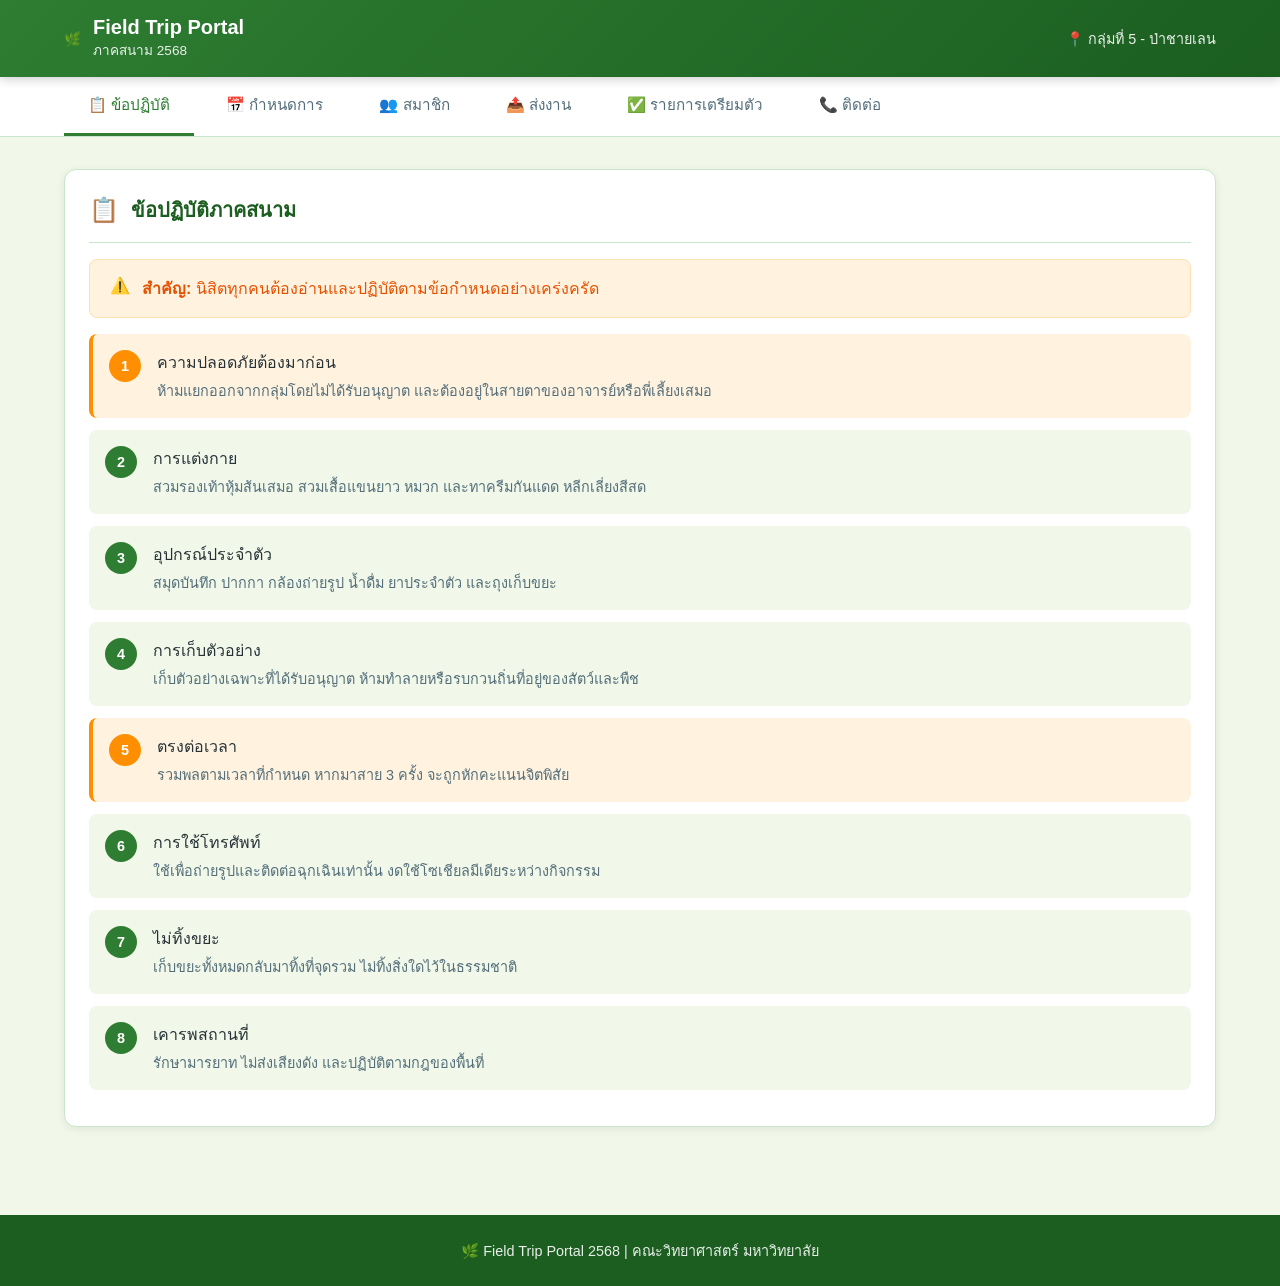
==== index.html @ 267cbad7 "Rename file.html to index.html" ====
<!DOCTYPE html>
<html lang="th">
<head>
    <meta charset="UTF-8">
    <meta name="viewport" content="width=device-width, initial-scale=1.0">
    <title>ภาคสนาม - Field Trip Portal</title>
    <link href="[fonts.googleapis.com](https://fonts.googleapis.com/css2?family=Prompt:wght@300;400;500;600;700&display=swap)" rel="stylesheet">
    <style>
        :root {
            --primary: #2E7D32;
            --primary-dark: #1B5E20;
            --secondary: #81C784;
            --accent: #FF8F00;
            --bg: #F1F8E9;
            --card: #FFFFFF;
            --text: #263238;
            --text-light: #546E7A;
            --border: #C8E6C9;
            --danger: #D32F2F;
            --success: #388E3C;
        }

        * {
            margin: 0;
            padding: 0;
            box-sizing: border-box;
        }

        body {
            font-family: 'Prompt', sans-serif;
            background: var(--bg);
            color: var(--text);
            min-height: 100vh;
        }

        /* Header */
        header {
            background: linear-gradient(135deg, var(--primary) 0%, var(--primary-dark) 100%);
            color: white;
            padding: 1rem 0;
            position: sticky;
            top: 0;
            z-index: 100;
            box-shadow: 0 2px 10px rgba(0,0,0,0.2);
        }

        .header-content {
            max-width: 1200px;
            margin: 0 auto;
            padding: 0 1.5rem;
            display: flex;
            justify-content: space-between;
            align-items: center;
        }

        .logo {
            display: flex;
            align-items: center;
            gap: 0.75rem;
        }

        .logo-icon {
            font-size: 2rem;
        }

        .logo h1 {
            font-size: 1.25rem;
            font-weight: 600;
        }

        .logo span {
            font-size: 0.85rem;
            opacity: 0.9;
            font-weight: 300;
        }

        /* Navigation */
        nav {
            background: white;
            border-bottom: 1px solid var(--border);
            position: sticky;
            top: 60px;
            z-index: 99;
        }

        .nav-container {
            max-width: 1200px;
            margin: 0 auto;
            padding: 0 1.5rem;
        }

        .nav-tabs {
            display: flex;
            gap: 0.5rem;
            overflow-x: auto;
            scrollbar-width: none;
        }

        .nav-tabs::-webkit-scrollbar {
            display: none;
        }

        .nav-tab {
            padding: 1rem 1.5rem;
            border: none;
            background: transparent;
            cursor: pointer;
            font-family: inherit;
            font-size: 0.95rem;
            color: var(--text-light);
            border-bottom: 3px solid transparent;
            transition: all 0.3s;
            white-space: nowrap;
            display: flex;
            align-items: center;
            gap: 0.5rem;
        }

        .nav-tab:hover {
            color: var(--primary);
            background: var(--bg);
        }

        .nav-tab.active {
            color: var(--primary);
            border-bottom-color: var(--primary);
            font-weight: 500;
        }

        /* Main Content */
        main {
            max-width: 1200px;
            margin: 0 auto;
            padding: 2rem 1.5rem;
        }

        .page {
            display: none;
            animation: fadeIn 0.3s ease;
        }

        .page.active {
            display: block;
        }

        @keyframes fadeIn {
            from { opacity: 0; transform: translateY(10px); }
            to { opacity: 1; transform: translateY(0); }
        }

        /* Cards */
        .card {
            background: var(--card);
            border-radius: 12px;
            padding: 1.5rem;
            margin-bottom: 1.5rem;
            box-shadow: 0 2px 8px rgba(0,0,0,0.08);
            border: 1px solid var(--border);
        }

        .card-header {
            display: flex;
            align-items: center;
            gap: 0.75rem;
            margin-bottom: 1rem;
            padding-bottom: 1rem;
            border-bottom: 1px solid var(--border);
        }

        .card-header h2 {
            font-size: 1.25rem;
            font-weight: 600;
            color: var(--primary-dark);
        }

        .card-icon {
            font-size: 1.5rem;
        }

        /* Rules Page */
        .rules-list {
            list-style: none;
        }

        .rule-item {
            display: flex;
            gap: 1rem;
            padding: 1rem;
            border-radius: 8px;
            margin-bottom: 0.75rem;
            background: var(--bg);
            align-items: flex-start;
        }

        .rule-number {
            background: var(--primary);
            color: white;
            width: 32px;
            height: 32px;
            border-radius: 50%;
            display: flex;
            align-items: center;
            justify-content: center;
            font-weight: 600;
            font-size: 0.9rem;
            flex-shrink: 0;
        }

        .rule-content h3 {
            font-size: 1rem;
            font-weight: 500;
            margin-bottom: 0.25rem;
        }

        .rule-content p {
            font-size: 0.9rem;
            color: var(--text-light);
        }

        .rule-item.important {
            background: #FFF3E0;
            border-left: 4px solid var(--accent);
        }

        .rule-item.important .rule-number {
            background: var(--accent);
        }

        /* Schedule */
        .schedule-item {
            display: flex;
            gap: 1rem;
            padding: 1rem 0;
            border-bottom: 1px solid var(--border);
        }

        .schedule-item:last-child {
            border-bottom: none;
        }

        .schedule-time {
            min-width: 80px;
            font-weight: 600;
            color: var(--primary);
        }

        .schedule-activity {
            flex: 1;
        }

        .schedule-activity h4 {
            font-weight: 500;
            margin-bottom: 0.25rem;
        }

        .schedule-activity p {
            font-size: 0.85rem;
            color: var(--text-light);
        }

        /* Members Table */
        .members-grid {
            display: grid;
            grid-template-columns: repeat(auto-fill, minmax(280px, 1fr));
            gap: 1rem;
        }

        .member-card {
            background: var(--bg);
            border-radius: 10px;
            padding: 1.25rem;
            display: flex;
            gap: 1rem;
            align-items: center;
            transition: transform 0.2s, box-shadow 0.2s;
        }

        .member-card:hover {
            transform: translateY(-2px);
            box-shadow: 0 4px 12px rgba(0,0,0,0.1);
        }

        .member-avatar {
            width: 50px;
            height: 50px;
            border-radius: 50%;
            background: var(--primary);
            color: white;
            display: flex;
            align-items: center;
            justify-content: center;
            font-size: 1.25rem;
            font-weight: 600;
            flex-shrink: 0;
        }

        .member-info h4 {
            font-weight: 500;
            font-size: 1rem;
        }

        .member-info p {
            font-size: 0.85rem;
            color: var(--text-light);
        }

        .member-role {
            display: inline-block;
            padding: 0.25rem 0.75rem;
            background: var(--secondary);
            color: var(--primary-dark);
            border-radius: 20px;
            font-size: 0.75rem;
            font-weight: 500;
            margin-top: 0.5rem;
        }

        .member-role.leader {
            background: var(--accent);
            color: white;
        }

        /* Submit Form */
        .form-group {
            margin-bottom: 1.25rem;
        }

        .form-group label {
            display: block;
            margin-bottom: 0.5rem;
            font-weight: 500;
            color: var(--text);
        }

        .form-group input,
        .form-group select,
        .form-group textarea {
            width: 100%;
            padding: 0.75rem 1rem;
            border: 2px solid var(--border);
            border-radius: 8px;
            font-family: inherit;
            font-size: 1rem;
            transition: border-color 0.3s;
        }

        .form-group input:focus,
        .form-group select:focus,
        .form-group textarea:focus {
            outline: none;
            border-color: var(--primary);
        }

        .form-group textarea {
            min-height: 120px;
            resize: vertical;
        }

        .file-upload {
            border: 2px dashed var(--border);
            border-radius: 8px;
            padding: 2rem;
            text-align: center;
            cursor: pointer;
            transition: all 0.3s;
        }

        .file-upload:hover {
            border-color: var(--primary);
            background: var(--bg);
        }

        .file-upload-icon {
            font-size: 3rem;
            margin-bottom: 0.5rem;
        }

        .file-upload p {
            color: var(--text-light);
        }

        .file-upload input {
            display: none;
        }

        .btn {
            padding: 0.75rem 2rem;
            border: none;
            border-radius: 8px;
            font-family: inherit;
            font-size: 1rem;
            font-weight: 500;
            cursor: pointer;
            transition: all 0.3s;
            display: inline-flex;
            align-items: center;
            gap: 0.5rem;
        }

        .btn-primary {
            background: var(--primary);
            color: white;
        }

        .btn-primary:hover {
            background: var(--primary-dark);
            transform: translateY(-2px);
        }

        .btn-secondary {
            background: var(--bg);
            color: var(--text);
        }

        .btn-secondary:hover {
            background: var(--border);
        }

        /* Submissions List */
        .submissions-list {
            display: flex;
            flex-direction: column;
            gap: 1rem;
        }

        .submission-item {
            display: flex;
            justify-content: space-between;
            align-items: center;
            padding: 1rem;
            background: var(--bg);
            border-radius: 8px;
            flex-wrap: wrap;
            gap: 1rem;
        }

        .submission-info h4 {
            font-weight: 500;
        }

        .submission-info p {
            font-size: 0.85rem;
            color: var(--text-light);
        }

        .submission-status {
            padding: 0.25rem 0.75rem;
            border-radius: 20px;
            font-size: 0.8rem;
            font-weight: 500;
        }

        .status-pending {
            background: #FFF3E0;
            color: var(--accent);
        }

        .status-approved {
            background: #E8F5E9;
            color: var(--success);
        }

        .status-revision {
            background: #FFEBEE;
            color: var(--danger);
        }

        /* Contact Info */
        .contact-grid {
            display: grid;
            grid-template-columns: repeat(auto-fill, minmax(250px, 1fr));
            gap: 1rem;
        }

        .contact-item {
            display: flex;
            gap: 1rem;
            align-items: center;
            padding: 1rem;
            background: var(--bg);
            border-radius: 8px;
        }

        .contact-icon {
            font-size: 1.5rem;
        }

        /* Checklist */
        .checklist-item {
            display: flex;
            align-items: center;
            gap: 0.75rem;
            padding: 0.75rem;
            border-radius: 8px;
            cursor: pointer;
            transition: background 0.2s;
        }

        .checklist-item:hover {
            background: var(--bg);
        }

        .checklist-item input[type="checkbox"] {
            width: 20px;
            height: 20px;
            accent-color: var(--primary);
        }

        .checklist-item.checked label {
            text-decoration: line-through;
            color: var(--text-light);
        }

        /* Alert Box */
        .alert {
            padding: 1rem 1.25rem;
            border-radius: 8px;
            margin-bottom: 1rem;
            display: flex;
            align-items: flex-start;
            gap: 0.75rem;
        }

        .alert-warning {
            background: #FFF3E0;
            border: 1px solid #FFE0B2;
            color: #E65100;
        }

        .alert-info {
            background: #E3F2FD;
            border: 1px solid #BBDEFB;
            color: #1565C0;
        }

        .alert-success {
            background: #E8F5E9;
            border: 1px solid #C8E6C9;
            color: var(--success);
        }

        /* Footer */
        footer {
            background: var(--primary-dark);
            color: white;
            padding: 1.5rem;
            text-align: center;
            margin-top: 2rem;
        }

        footer p {
            font-size: 0.9rem;
            opacity: 0.9;
        }

        /* Responsive */
        @media (max-width: 768px) {
            .header-content {
                flex-direction: column;
                text-align: center;
                gap: 0.5rem;
            }

            .nav-tab {
                padding: 0.75rem 1rem;
                font-size: 0.85rem;
            }

            .members-grid {
                grid-template-columns: 1fr;
            }

            .submission-item {
                flex-direction: column;
                align-items: flex-start;
            }
        }

        /* Toast Notification */
        .toast {
            position: fixed;
            bottom: 2rem;
            right: 2rem;
            background: var(--primary-dark);
            color: white;
            padding: 1rem 1.5rem;
            border-radius: 8px;
            box-shadow: 0 4px 12px rgba(0,0,0,0.2);
            transform: translateY(100px);
            opacity: 0;
            transition: all 0.3s;
            z-index: 1000;
        }

        .toast.show {
            transform: translateY(0);
            opacity: 1;
        }
    </style>
</head>
<body>
    <header>
        <div class="header-content">
            <div class="logo">
                <span class="logo-icon">🌿</span>
                <div>
                    <h1>Field Trip Portal</h1>
                    <span>ภาคสนาม 2568</span>
                </div>
            </div>
            <div style="font-size: 0.9rem; opacity: 0.9;">
                📍 กลุ่มที่ 5 - ป่าชายเลน
            </div>
        </div>
    </header>

    <nav>
        <div class="nav-container">
            <div class="nav-tabs">
                <button class="nav-tab active" data-page="rules">
                    📋 ข้อปฏิบัติ
                </button>
                <button class="nav-tab" data-page="schedule">
                    📅 กำหนดการ
                </button>
                <button class="nav-tab" data-page="members">
                    👥 สมาชิก
                </button>
                <button class="nav-tab" data-page="submit">
                    📤 ส่งงาน
                </button>
                <button class="nav-tab" data-page="checklist">
                    ✅ รายการเตรียมตัว
                </button>
                <button class="nav-tab" data-page="contact">
                    📞 ติดต่อ
                </button>
            </div>
        </div>
    </nav>

    <main>
        <!-- Rules Page -->
        <div class="page active" id="rules">
            <div class="card">
                <div class="card-header">
                    <span class="card-icon">📋</span>
                    <h2>ข้อปฏิบัติภาคสนาม</h2>
                </div>
                
                <div class="alert alert-warning">
                    <span>⚠️</span>
                    <div>
                        <strong>สำคัญ:</strong> นิสิตทุกคนต้องอ่านและปฏิบัติตามข้อกำหนดอย่างเคร่งครัด
                    </div>
                </div>

                <ul class="rules-list">
                    <li class="rule-item important">
                        <span class="rule-number">1</span>
                        <div class="rule-content">
                            <h3>ความปลอดภัยต้องมาก่อน</h3>
                            <p>ห้ามแยกออกจากกลุ่มโดยไม่ได้รับอนุญาต และต้องอยู่ในสายตาของอาจารย์หรือพี่เลี้ยงเสมอ</p>
                        </div>
                    </li>
                    <li class="rule-item">
                        <span class="rule-number">2</span>
                        <div class="rule-content">
                            <h3>การแต่งกาย</h3>
                            <p>สวมรองเท้าหุ้มส้นเสมอ สวมเสื้อแขนยาว หมวก และทาครีมกันแดด หลีกเลี่ยงสีสด</p>
                        </div>
                    </li>
                    <li class="rule-item">
                        <span class="rule-number">3</span>
                        <div class="rule-content">
                            <h3>อุปกรณ์ประจำตัว</h3>
                            <p>สมุดบันทึก ปากกา กล้องถ่ายรูป น้ำดื่ม ยาประจำตัว และถุงเก็บขยะ</p>
                        </div>
                    </li>
                    <li class="rule-item">
                        <span class="rule-number">4</span>
                        <div class="rule-content">
                            <h3>การเก็บตัวอย่าง</h3>
                            <p>เก็บตัวอย่างเฉพาะที่ได้รับอนุญาต ห้ามทำลายหรือรบกวนถิ่นที่อยู่ของสัตว์และพืช</p>
                        </div>
                    </li>
                    <li class="rule-item important">
                        <span class="rule-number">5</span>
                        <div class="rule-content">
                            <h3>ตรงต่อเวลา</h3>
                            <p>รวมพลตามเวลาที่กำหนด หากมาสาย 3 ครั้ง จะถูกหักคะแนนจิตพิสัย</p>
                        </div>
                    </li>
                    <li class="rule-item">
                        <span class="rule-number">6</span>
                        <div class="rule-content">
                            <h3>การใช้โทรศัพท์</h3>
                            <p>ใช้เพื่อถ่ายรูปและติดต่อฉุกเฉินเท่านั้น งดใช้โซเชียลมีเดียระหว่างกิจกรรม</p>
                        </div>
                    </li>
                    <li class="rule-item">
                        <span class="rule-number">7</span>
                        <div class="rule-content">
                            <h3>ไม่ทิ้งขยะ</h3>
                            <p>เก็บขยะทั้งหมดกลับมาทิ้งที่จุดรวม ไม่ทิ้งสิ่งใดไว้ในธรรมชาติ</p>
                        </div>
                    </li>
                    <li class="rule-item">
                        <span class="rule-number">8</span>
                        <div class="rule-content">
                            <h3>เคารพสถานที่</h3>
                            <p>รักษามารยาท ไม่ส่งเสียงดัง และปฏิบัติตามกฎของพื้นที่</p>
                        </div>
                    </li>
                </ul>
            </div>
        </div>

        <!-- Schedule Page -->
        <div class="page" id="schedule">
            <div class="card">
                <div class="card-header">
                    <span class="card-icon">📅</span>
                    <h2>กำหนดการภาคสนาม</h2>
                </div>

                <div class="alert alert-info">
                    <span>📍</span>
                    <div>
                        <strong>สถานที่:</strong> ศูนย์ศึกษาธรรมชาติป่าชายเลน จังหวัดสมุทรสงคราม<br>
                        <strong>วันที่:</strong> 15-17 พฤษภาคม 2568
                    </div>
                </div>

                <h3 style="margin: 1.5rem 0 1rem; color: var(--primary-dark);">วันที่ 1 - 15 พฤษภาคม 2568</h3>
                <div class="schedule-item">
                    <div class="schedule-time">06:00</div>
                    <div class="schedule-activity">
                        <h4>รวมพลหน้าตึกคณะ</h4>
                        <p>เช็คชื่อและตรวจสอบอุปกรณ์</p>
                    </div>
                </div>
                <div class="schedule-item">
                    <div class="schedule-time">06:30</div>
                    <div class="schedule-activity">
                        <h4>ออกเดินทาง</h4>
                        <p>โดยรถบัสปรับอากาศ</p>
                    </div>
                </div>
                <div class="schedule-item">
                    <div class="schedule-time">09:30</div>
                    <div class="schedule-activity">
                        <h4>ถึงที่พัก</h4>
                        <p>เช็คอิน และฟังบรรยายปฐมนิเทศ</p>
                    </div>
                </div>
                <div class="schedule-item">
                    <div class="schedule-time">10:30</div>
                    <div class="schedule-activity">
                        <h4>ศึกษาระบบนิเวศป่าชายเลน</h4>
                        <p>เดินศึกษาเส้นทางธรรมชาติ พร้อมบันทึกข้อมูล</p>
                    </div>
                </div>
                <div class="schedule-item">
                    <div class="schedule-time">12:00</div>
                    <div class="schedule-activity">
                        <h4>รับประทานอาหารกลางวัน</h4>
                        <p>ณ ศูนย์อาหาร</p>
                    </div>
                </div>
                <div class="schedule-item">
                    <div class="schedule-time">13:30</div>
                    <div class="schedule-activity">
                        <h4>กิจกรรมเก็บตัวอย่างสิ่งมีชีวิต</h4>
                        <p>แบ่งกลุ่มศึกษาสิ่งมีชีวิตในน้ำและบนบก</p>
                    </div>
                </div>
                <div class="schedule-item">
                    <div class="schedule-time">17:00</div>
                    <div class="schedule-activity">
                        <h4>สรุปกิจกรรมประจำวัน</h4>
                        <p>รวมกลุ่มอภิปรายและจดบันทึก</p>
                    </div>
                </div>
                <div class="schedule-item">
                    <div class="schedule-time">18:30</div>
                    <div class="schedule-activity">
                        <h4>รับประทานอาหารเย็น</h4>
                        <p>กิจกรรมสันทนาการ</p>
                    </div>
                </div>

                <h3 style="margin: 1.5rem 0 1rem; color: var(--primary-dark);">วันที่ 2 - 16 พฤษภาคม 2568</h3>
                <div class="schedule-item">
                    <div class="schedule-time">06:00</div>
                    <div class="schedule-activity">
                        <h4>กิจกรรม Bird Watching</h4>
                        <p>สำรวจนกในพื้นที่ป่าชายเลน</p>
                    </div>
                </div>
                <div class="schedule-item">
                    <div class="schedule-time">08:00</div>
                    <div class="schedule-activity">
                        <h4>รับประทานอาหารเช้า</h4>
                        <p></p>
                    </div>
                </div>
                <div class="schedule-item">
                    <div class="schedule-time">09:30</div>
                    <div class="schedule-activity">
                        <h4>ล่องเรือศึกษาระบบนิเวศ</h4>
                        <p>ศึกษาพันธุ์ไม้ป่าชายเลนทางน้ำ</p>
                    </div>
                </div>
                <div class="schedule-item">
                    <div class="schedule-time">12:00</div>
                    <div class="schedule-activity">
                        <h4>รับประทานอาหารกลางวัน</h4>
                        <p></p>
                    </div>
                </div>
                <div class="schedule-item">
                    <div class="schedule-time">13:30</div>
                    <div class="schedule-activity">
                        <h4>Workshop วิเคราะห์ตัวอย่าง</h4>
                        <p>จำแนกชนิดสิ่งมีชีวิตที่เก็บได้</p>
                    </div>
                </div>
                <div class="schedule-item">
                    <div class="schedule-time">16:00</div>
                    <div class="schedule-activity">
                        <h4>กิจกรรมปลูกป่าชายเลน</h4>
                        <p>ร่วมกันปลูกต้นโกงกาง</p>
                    </div>
                </div>
                <div class="schedule-item">
                    <div class="schedule-time">18:00</div>
                    <div class="schedule-activity">
                        <h4>รับประทานอาหารเย็น & ปาร์ตี้</h4>
                        <p>กิจกรรมสานสัมพันธ์กลุ่ม</p>
                    </div>
                </div>

                <h3 style="margin: 1.5rem 0 1rem; color: var(--primary-dark);">วันที่ 3 - 17 พฤษภาคม 2568</h3>
                <div class="schedule-item">
                    <div class="schedule-time">07:00</div>
                    <div class="schedule-activity">
                        <h4>รับประทานอาหารเช้า</h4>
                        <p>เก็บสัมภาระ เตรียมเช็คเอาท์</p>
                    </div>
                </div>
                <div class="schedule-item">
                    <div class="schedule-time">08:30</div>
                    <div class="schedule-activity">
                        <h4>นำเสนอผลงานกลุ่ม</h4>
                        <p>แต่ละกลุ่มนำเสนอสิ่งที่ได้เรียนรู้</p>
                    </div>
                </div>
                <div class="schedule-item">
                    <div class="schedule-time">11:00</div>
                    <div class="schedule-activity">
                        <h4>พิธีปิดและถ่ายรูปหมู่</h4>
                        <p></p>
                    </div>
                </div>
                <div class="schedule-item">
                    <div class="schedule-time">12:00</div>
                    <div class="schedule-activity">
                        <h4>รับประทานอาหารกลางวัน & เดินทางกลับ</h4>
                        <p>คาดว่าถึงคณะประมาณ 15:30 น.</p>
                    </div>
                </div>
            </div>
        </div>

        <!-- Members Page -->
        <div class="page" id="members">
            <div class="card">
                <div class="card-header">
                    <span class="card-icon">👥</span>
                    <h2>สมาชิกกลุ่ม 5 - ป่าชายเลน</h2>
                </div>

                <div class="members-grid">
                    <div class="member-card">
                        <div class="member-avatar">ก</div>
                        <div class="member-info">
                            <h4>กมลชนก สุขสวัสดิ์</h4>
                            <p>65XXXXXX21</p>
                            <span class="member-role leader">หัวหน้ากลุ่ม</span>
                        </div>
                    </div>
                    <div class="member-card">
                        <div class="member-avatar">ธ</div>
                        <div class="member-info">
                            <h4>ธนภัทร วิชัยกุล</h4>
                            <p>65XXXXXX22</p>
                            <span class="member-role">รองหัวหน้า</span>
                        </div>
                    </div>
                    <div class="member-card">
                        <div class="member-avatar">พ</div>
                        <div class="member-info">
                            <h4>พิมพ์ชนก รัตนโชติ</h4>
                            <p>65XXXXXX23</p>
                            <span class="member-role">ฝ่ายเอกสาร</span>
                        </div>
                    </div>
                    <div class="member-card">
                        <div class="member-avatar">ส</div>
                        <div class="member-info">
                            <h4>สิทธิศักดิ์ มงคลธรรม</h4>
                            <p>65XXXXXX24</p>
                            <span class="member-role">ฝ่ายอุปกรณ์</span>
                        </div>
                    </div>
                    <div class="member-card">
                        <div class="member-avatar">น</div>
                        <div class="member-info">
                            <h4>นภัสสร ศรีวิไล</h4>
                            <p>65XXXXXX25</p>
                            <span class="member-role">ฝ่ายถ่ายภาพ</span>
                        </div>
                    </div>
                    <div class="member-card">
                        <div class="member-avatar">ว</div>
                        <div class="member-info">
                            <h4>วรเมธ สกุลไทย</h4>
                            <p>65XXXXXX26</p>
                            <span class="member-role">สมาชิก</span>
                        </div>
                    </div>
                    <div class="member-card">
                        <div class="member-avatar">อ</div>
                        <div class="member-info">
                            <h4>อรณิชา พงษ์พานิช</h4>
                            <p>65XXXXXX27</p>
                            <span class="member-role">สมาชิก</span>
                        </div>
                    </div>
                    <div class="member-card">
                        <div class="member-avatar">ภ</div>
                        <div class="member-info">
                            <h4>ภูมิพัฒน์ สันติสุข</h4>
                            <p>65XXXXXX28</p>
                            <span class="member-role">สมาชิก</span>
                        </div>
                    </div>
                </div>
            </div>

            <div class="card">
                <div class="card-header">
                    <span class="card-icon">👨‍🏫</span>
                    <h2>อาจารย์ที่ปรึกษา</h2>
                </div>
                <div class="members-grid">
                    <div class="member-card">
                        <div class="member-avatar" style="background: var(--accent);">ผ</div>
                        <div class="member-info">
                            <h4>ผศ.ดร. สมศักดิ์ ปัญญาชน</h4>
                            <p>ภาควิชาชีววิทยา</p>
                            <span class="member-role leader">อาจารย์ประจำกลุ่ม</span>
                        </div>
                    </div>
                    <div class="member-card">
                        <div class="member-avatar" style="background: var(--accent);">อ</div>
                        <div class="member-info">
                            <h4>อ.ดร. อุมาพร วนศาสตร์</h4>
                            <p>ภาควิชานิเวศวิทยา</p>
                            <span class="member-role">อาจารย์พิเศษ</span>
                        </div>
                    </div>
                </div>
            </div>
        </div>

        <!-- Submit Page -->
        <div class="page" id="submit">
            <div class="card">
                <div class="card-header">
                    <span class="card-icon">📤</span>
                    <h2>ส่งงานภาคสนาม</h2>
                </div>

                <form id="submitForm">
                    <div class="form-group">
                        <label for="studentName">ชื่อ-นามสกุล</label>
                        <input type="text" id="studentName" placeholder="กรอกชื่อ-นามสกุล" required>
                    </div>

                    <div class="form-group">
                        <label for="studentId">รหัสนิสิต</label>
                        <input type="text" id="studentId" placeholder="เช่น 65XXXXXX21" required>
                    </div>

                    <div class="form-group">
                        <label for="assignmentType">ประเภทงาน</label>
                        <select id="assignmentType" required>
                            <option value="">-- เลือกประเภทงาน --</option>
                            <option value="report">รายงานสรุปภาคสนาม</option>
                            <option value="species">บันทึกชนิดสิ่งมีชีวิต</option>
                            <option value="photo">ภาพถ่ายประกอบ</option>
                            <option value="presentation">ไฟล์นำเสนอกลุ่ม</option>
                            <option value="reflection">บันทึกสะท้อนการเรียนรู้</option>
                        </select>
                    </div>

                    <div class="form-group">
                        <label>อัพโหลดไฟล์</label>
                        <label class="file-upload" for="fileInput">
                            <div class="file-upload-icon">📁</div>
                            <p><strong>คลิกเพื่อเลือกไฟล์</strong><br>หรือลากไฟล์มาวางที่นี่</p>
                            <p style="font-size: 0.8rem; margin-top: 0.5rem;">รองรับ: PDF, DOC, DOCX, JPG, PNG, PPTX (สูงสุด 25MB)</p>
                            <input type="file" id="fileInput" accept=".pdf,.doc,.docx,.jpg,.jpeg,.png,.pptx">
                        </label>
                        <div id="fileSelected" style="margin-top: 0.5rem; color: var(--primary); display: none;"></div>
                    </div>

                    <div class="form-group">
                        <label for="notes">หมายเหตุ (ถ้ามี)</label>
                        <textarea id="notes" placeholder="ข้อความถึงอาจารย์หรือหมายเหตุเพิ่มเติม..."></textarea>
                    </div>

                    <button type="submit" class="btn btn-primary">
                        📤 ส่งงาน
                    </button>
                </form>
            </div>

            <div class="card">
                <div class="card-header">
                    <span class="card-icon">📋</span>
                    <h2>ประวัติการส่งงาน</h2>
                </div>

                <div class="submissions-list">
                    <div class="submission-item">
                        <div class="submission-info">
                            <h4>รายงานสรุปภาคสนาม</h4>
                            <p>ส่งเมื่อ: 18 พ.ค. 2568, 14:30 น.</p>
                        </div>
                        <span class="submission-status status-approved">✓ อนุมัติแล้ว</span>
                    </div>
                    <div class="submission-item">
                        <div class="submission-info">
                            <h4>บันทึกชนิดสิ่งมีชีวิต</h4>
                            <p>ส่งเมื่อ: 17 พ.ค. 2568, 20:15 น.</p>
                        </div>
                        <span class="submission-status status-pending">⏳ รอตรวจ</span>
                    </div>
                    <div class="submission-item">
                        <div class="submission-info">
                            <h4>ภาพถ่ายประกอบ (ฉบับแรก)</h4>
                            <p>ส่งเมื่อ: 16 พ.ค. 2568, 18:00 น.</p>
                        </div>
                        <span class="submission-status status-revision">↻ แก้ไขใหม่</span>
                    </div>
                </div>
            </div>
        </div>

        <!-- Checklist Page -->
        <div class="page" id="checklist">
            <div class="card">
                <div class="card-header">
                    <span class="card-icon">✅</span>
                    <h2>รายการเตรียมตัวก่อนออกภาคสนาม</h2>
                </div>

                <div class="alert alert-info">
                    <span>💡</span>
                    <div>ติ๊กเครื่องหมายเมื่อเตรียมของเรียบร้อยแล้ว ข้อมูลจะบันทึกใน browser ของคุณ</div>
                </div>

                <h3 style="margin: 1rem 0; color: var(--primary-dark);">🎒 อุปกรณ์ประจำตัว</h3>
                <div class="checklist-item">
                    <input type="checkbox" id="check1" onchange="saveChecklist()">
                    <label for="check1">สมุดบันทึกและปากกา/ดินสอ</label>
                </div>
                <div class="checklist-item">
                    <input type="checkbox" id="check2" onchange="saveChecklist()">
                    <label for="check2">กล้องถ่ายรูป / สมาร์ทโฟน (ชาร์จเต็ม)</label>
                </div>
                <div class="checklist-item">
                    <input type="checkbox" id="check3" onchange="saveChecklist()">
                    <label for="check3">แว่นขยายหรือกล้องส่องทางไกล</label>
                </div>
                <div class="checklist-item">
                    <input type="checkbox" id="check4" onchange="saveChecklist()">
                    <label for="check4">Power bank</label>
                </div>
                <div class="checklist-item">
                    <input type="checkbox" id="check5" onchange="saveChecklist()">
                    <label for="check5">ถุงพลาสติกซิปล็อค (เก็บตัวอย่าง)</label>
                </div>

                <h3 style="margin: 1.5rem 0 1rem; color: var(--primary-dark);">👕 เครื่องแต่งกาย</h3>
                <div class="checklist-item">
                    <input type="checkbox" id="check6" onchange="saveChecklist()">
                    <label for="check6">เสื้อแขนยาว 3 ตัว</label>
                </div>
                <div class="checklist-item">
                    <input type="checkbox" id="check7" onchange="saveChecklist()">
                    <label for="check7">กางเกงขายาว 3 ตัว</label>
                </div>
                <div class="checklist-item">
                    <input type="checkbox" id="check8" onchange="saveChecklist()">
                    <label for="check8">รองเท้าหุ้มส้น / รองเท้าลุยน้ำ</label>
                </div>
                <div class="checklist-item">
                    <input type="checkbox" id="check9" onchange="saveChecklist()">
                    <label for="check9">หมวกกันแดด</label>
                </div>
                <div class="checklist-item">
                    <input type="checkbox" id="check10" onchange="saveChecklist()">
                    <label for="check10">เสื้อกันฝน / ร่ม</label>
                </div>
                <div class="checklist-item">
                    <input type="checkbox" id="check11" onchange="saveChecklist()">
                    <label for="check11">ชุดนอน</label>
                </div>

                <h3 style="margin: 1.5rem 0 1rem; color: var(--primary-dark);">🧴 ของใช้ส่วนตัว</h3>
                <div class="checklist-item">
                    <input type="checkbox" id="check12" onchange="saveChecklist()">
                    <label for="check12">ครีมกันแดด SPF50+</label>
                </div>
                <div class="checklist-item">
                    <input type="checkbox" id="check13" onchange="saveChecklist()">
                    <label for="check13">สเปรย์กันยุง</label>
                </div>
                <div class="checklist-item">
                    <input type="checkbox" id="check14" onchange="saveChecklist()">
                    <label for="check14">ยาประจำตัว (ถ้ามี)</label>
                </div>
                <div class="checklist-item">
                    <input type="checkbox" id="check15" onchange="saveChecklist()">
                    <label for="check15">ของใช้ในห้องน้ำ (สบู่, แชมพู, ผ้าขนหนู)</label>
                </div>
                <div class="checklist-item">
                    <input type="checkbox" id="check16" onchange="saveChecklist()">
                    <label for="check16">น้ำดื่ม / กระบอกน้ำ</label>
                </div>
                <div class="checklist-item">
                    <input type="checkbox" id="check17" onchange="saveChecklist()">
                    <label for="check17">ขนมขบเคี้ยว / อาหารว่าง</label>
                </div>

                <h3 style="margin: 1.5rem 0 1rem; color: var(--primary-dark);">📄 เอกสาร</h3>
                <div class="checklist-item">
                    <input type="checkbox" id="check18" onchange="saveChecklist()">
                    <label for="check18">บัตรนิสิต</label>
                </div>
                <div class="checklist-item">
                    <input type="checkbox" id="check19" onchange="saveChecklist()">
                    <label for="check19">สำเนาบัตรประชาชน</label>
                </div>
                <div class="checklist-item">
                    <input type="checkbox" id="check20" onchange="saveChecklist()">
                    <label for="check20">ใบยินยอมผู้ปกครอง (กรณีอายุต่ำกว่า 20)</label>
                </div>

                <div style="margin-top: 1.5rem; display: flex; gap: 1rem;">
                    <button class="btn btn-primary" onclick="checkAll()">✓ เลือกทั้งหมด</button>
                    <button class="btn btn-secondary" onclick="uncheckAll()">✕ ล้างทั้งหมด</button>
                </div>
            </div>
        </div>

        <!-- Contact Page -->
        <div class="page" id="contact">
            <div class="card">
                <div class="card-header">
                    <span class="card-icon">📞</span>
                    <h2>ข้อมูลติดต่อ</h2>
                </div>

                <h3 style="margin-bottom: 1rem; color: var(--primary-dark);">อาจารย์ผู้ดูแล</h3>
                <div class="contact-grid">
                    <div class="contact-item">
                        <span class="contact-icon">👨‍🏫</span>
                        <div>
                            <strong>ผศ.ดร. สมศักดิ์ ปัญญาชน</strong>
                            <p>โทร: 081-XXX-XXXX</p>
                        </div>
                    </div>
                    <div class="contact-item">
                        <span class="contact-icon">📧</span>
                        <div>
                            <strong>Email</strong>
                            <p>somsak.p@university.ac.th</p>
                        </div>
                    </div>
                    <div class="contact-item">
                        <span class="contact-icon">💬</span>
                        <div>
                            <strong>LINE Official</strong>
                            <p>@fieldtrip2568</p>
                        </div>
                    </div>
                </div>

                <h3 style="margin: 1.5rem 0 1rem; color: var(--primary-dark);">เบอร์ฉุกเฉิน</h3>
                <div class="contact-grid">
                    <div class="contact-item">
                        <span class="contact-icon">🚑</span>
                        <div>
                            <strong>รถพยาบาล</strong>
                            <p>1669</p>
                        </div>
                    </div>
                    <div class="contact-item">
                        <span class="contact-icon">🚔</span>
                        <div>
                            <strong>ตำรวจ</strong>
                            <p>191</p>
                        </div>
                    </div>
                    <div class="contact-item">
                        <span class="contact-icon">🏥</span>
                        <div>
                            <strong>โรงพยาบาลสมุทรสงคราม</strong>
                            <p>034-711-020</p>
                        </div>
                    </div>
                    <div class="contact-item">
                        <span class="contact-icon">🏛️</span>
                        <div>
                            <strong>ศูนย์ศึกษาธรรมชาติฯ</strong>
                            <p>034-XXX-XXX</p>
                        </div>
                    </div>
                </div>
            </div>

            <div class="card">
                <div class="card-header">
                    <span class="card-icon">📍</span>
                    <h2>สถานที่พัก</h2>
                </div>
                <p style="margin-bottom: 1rem;"><strong>ศูนย์ศึกษาธรรมชาติป่าชายเลน</strong></p>
                <p style="color: var(--text-light); margin-bottom: 1rem;">
                    ต.บางแก้ว อ.เมือง จ.สมุทรสงคราม 75000
                </p>
                <div style="background: var(--bg); border-radius: 8px; padding: 1rem; text-align: center;">
                    <span style="font-size: 3rem;">🗺️</span>
                    <p style="margin-top: 0.5rem; color: var(--text-light);">
                        <a href="#" style="color: var(--primary);">ดูแผนที่ใน Google Maps →</a>
                    </p>
                </div>
            </div>
        </div>
    </main>

    <footer>
        <p>🌿 Field Trip Portal 2568 | คณะวิทยาศาสตร์ มหาวิทยาลัย</p>
    </footer>

    <div class="toast" id="toast"></div>

    <script>
        // Navigation
        const navTabs = document.querySelectorAll('.nav-tab');
        const pages = document.querySelectorAll('.page');

        navTabs.forEach(tab => {
            tab.addEventListener('click', () => {
                const targetPage = tab.dataset.page;
                
                navTabs.forEach(t => t.classList.remove('active'));
                tab.classList.add('active');
                
                pages.forEach(p => p.classList.remove('active'));
                document.getElementById(targetPage).classList.add('active');
            });
        });

        // File Upload Display
        const fileInput = document.getElementById('fileInput');
        const fileSelected = document.getElementById('fileSelected');

        fileInput.addEventListener('change', (e) => {
            if (e.target.files.length > 0) {
                fileSelected.textContent = '📎 ' + e.target.files[0].name;
                fileSelected.style.display = 'block';
            }
        });

        // Form Submit
        document.getElementById('submitForm').addEventListener('submit', (e) => {
            e.preventDefault();
            showToast('✅ ส่งงานเรียบร้อยแล้ว!');
            e.target.reset();
            fileSelected.style.display = 'none';
        });

        // Toast Notification
        function showToast(message) {
            const toast = document.getElementById('toast');
            toast.textContent = message;
            toast.classList.add('show');
            setTimeout(() => {
                toast.classList.remove('show');
            }, 3000);
        }

        // Checklist Functions
        function saveChecklist() {
            const checkboxes = document.querySelectorAll('.checklist-item input[type="checkbox"]');
            const state = {};
            checkboxes.forEach(cb => {
                state[cb.id] = cb.checked;
                cb.parentElement.classList.toggle('checked', cb.checked);
            });
            localStorage.setItem('fieldtripChecklist', JSON.stringify(state));
        }

        function loadChecklist() {
            const saved = localStorage.getItem('fieldtripChecklist');
            if (saved) {
                const state = JSON.parse(saved);
                Object.keys(state).forEach(id => {
                    const cb = document.getElementById(id);
                    if (cb) {
                        cb.checked = state[id];
                        cb.parentElement.classList.toggle('checked', state[id]);
                    }
                });
            }
        }

        function checkAll() {
            const checkboxes = document.querySelectorAll('.checklist-item input[type="checkbox"]');
            checkboxes.forEach(cb => {
                cb.checked = true;
                cb.parentElement.classList.add('checked');
            });
            saveChecklist();
            showToast('✅ เลือกทั้งหมดแล้ว');
        }

        function uncheckAll() {
            const checkboxes = document.querySelectorAll('.checklist-item input[type="checkbox"]');
            checkboxes.forEach(cb => {
                cb.checked = false;
                cb.parentElement.classList.remove('checked');
            });
            saveChecklist();
            showToast('🗑️ ล้างรายการแล้ว');
        }

        // Load checklist on page load
        loadChecklist();
    </script>
</body>
</html>
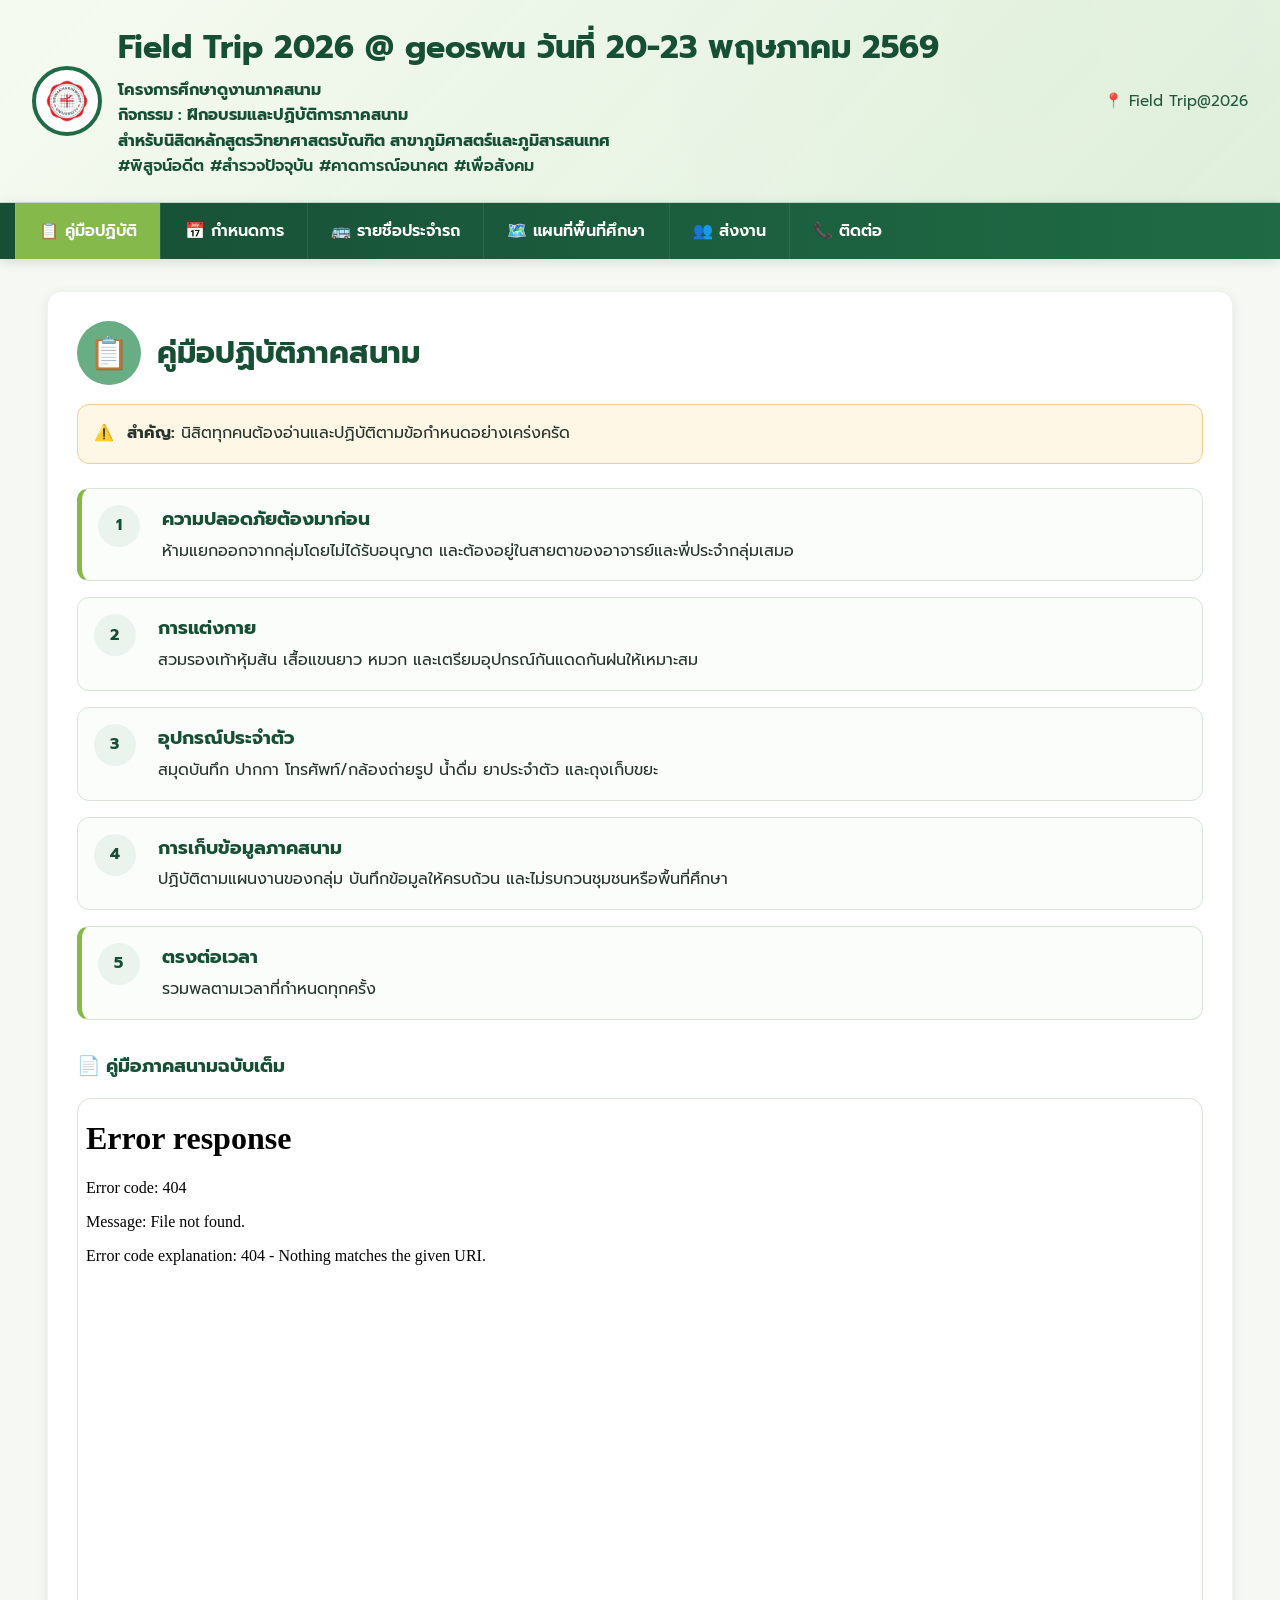
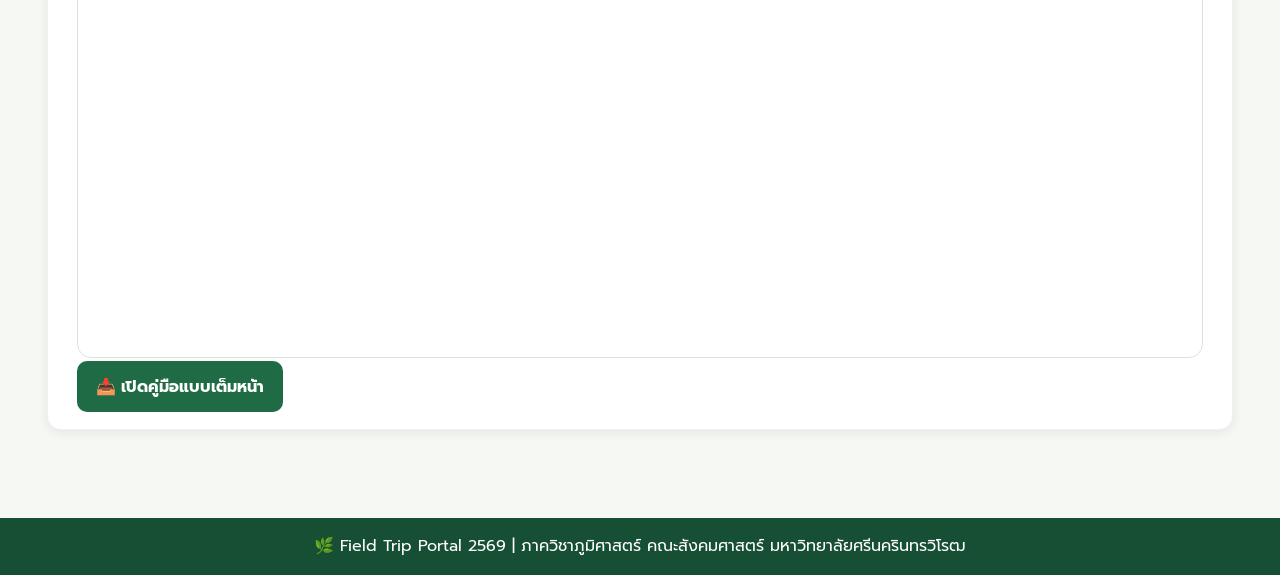
==== commit 66712543: "Add files via upload" ====
--- a/index.html
+++ b/index.html
@@ -1,1357 +1,1922 @@
 <!DOCTYPE html>
 <html lang="th">
+
 <head>
-    <meta charset="UTF-8">
-    <meta name="viewport" content="width=device-width, initial-scale=1.0">
-    <title>ภาคสนาม - Field Trip Portal</title>
-    <link href="[fonts.googleapis.com](https://fonts.googleapis.com/css2?family=Prompt:wght@300;400;500;600;700&display=swap)" rel="stylesheet">
-    <style>
-        :root {
-            --primary: #2E7D32;
-            --primary-dark: #1B5E20;
-            --secondary: #81C784;
-            --accent: #FF8F00;
-            --bg: #F1F8E9;
-            --card: #FFFFFF;
-            --text: #263238;
-            --text-light: #546E7A;
-            --border: #C8E6C9;
-            --danger: #D32F2F;
-            --success: #388E3C;
-        }
-
-        * {
-            margin: 0;
-            padding: 0;
-            box-sizing: border-box;
-        }
-
-        body {
-            font-family: 'Prompt', sans-serif;
-            background: var(--bg);
-            color: var(--text);
-            min-height: 100vh;
-        }
-
-        /* Header */
-        header {
-            background: linear-gradient(135deg, var(--primary) 0%, var(--primary-dark) 100%);
-            color: white;
-            padding: 1rem 0;
-            position: sticky;
-            top: 0;
-            z-index: 100;
-            box-shadow: 0 2px 10px rgba(0,0,0,0.2);
-        }
-
-        .header-content {
-            max-width: 1200px;
-            margin: 0 auto;
-            padding: 0 1.5rem;
-            display: flex;
-            justify-content: space-between;
-            align-items: center;
-        }
-
-        .logo {
-            display: flex;
-            align-items: center;
-            gap: 0.75rem;
-        }
-
-        .logo-icon {
-            font-size: 2rem;
-        }
-
-        .logo h1 {
-            font-size: 1.25rem;
-            font-weight: 600;
-        }
-
-        .logo span {
-            font-size: 0.85rem;
-            opacity: 0.9;
-            font-weight: 300;
-        }
-
-        /* Navigation */
-        nav {
-            background: white;
-            border-bottom: 1px solid var(--border);
-            position: sticky;
-            top: 60px;
-            z-index: 99;
-        }
-
-        .nav-container {
-            max-width: 1200px;
-            margin: 0 auto;
-            padding: 0 1.5rem;
-        }
-
-        .nav-tabs {
-            display: flex;
-            gap: 0.5rem;
-            overflow-x: auto;
-            scrollbar-width: none;
-        }
-
-        .nav-tabs::-webkit-scrollbar {
-            display: none;
-        }
-
-        .nav-tab {
-            padding: 1rem 1.5rem;
-            border: none;
-            background: transparent;
-            cursor: pointer;
-            font-family: inherit;
-            font-size: 0.95rem;
-            color: var(--text-light);
-            border-bottom: 3px solid transparent;
-            transition: all 0.3s;
-            white-space: nowrap;
-            display: flex;
-            align-items: center;
-            gap: 0.5rem;
-        }
-
-        .nav-tab:hover {
-            color: var(--primary);
-            background: var(--bg);
-        }
-
-        .nav-tab.active {
-            color: var(--primary);
-            border-bottom-color: var(--primary);
-            font-weight: 500;
-        }
-
-        /* Main Content */
-        main {
-            max-width: 1200px;
-            margin: 0 auto;
-            padding: 2rem 1.5rem;
-        }
-
-        .page {
-            display: none;
-            animation: fadeIn 0.3s ease;
-        }
-
-        .page.active {
-            display: block;
-        }
-
-        @keyframes fadeIn {
-            from { opacity: 0; transform: translateY(10px); }
-            to { opacity: 1; transform: translateY(0); }
-        }
-
-        /* Cards */
-        .card {
-            background: var(--card);
-            border-radius: 12px;
-            padding: 1.5rem;
-            margin-bottom: 1.5rem;
-            box-shadow: 0 2px 8px rgba(0,0,0,0.08);
-            border: 1px solid var(--border);
-        }
-
-        .card-header {
-            display: flex;
-            align-items: center;
-            gap: 0.75rem;
-            margin-bottom: 1rem;
-            padding-bottom: 1rem;
-            border-bottom: 1px solid var(--border);
-        }
-
-        .card-header h2 {
-            font-size: 1.25rem;
-            font-weight: 600;
-            color: var(--primary-dark);
-        }
-
-        .card-icon {
-            font-size: 1.5rem;
-        }
-
-        /* Rules Page */
-        .rules-list {
-            list-style: none;
-        }
-
-        .rule-item {
-            display: flex;
-            gap: 1rem;
-            padding: 1rem;
-            border-radius: 8px;
-            margin-bottom: 0.75rem;
-            background: var(--bg);
-            align-items: flex-start;
-        }
-
-        .rule-number {
-            background: var(--primary);
-            color: white;
-            width: 32px;
-            height: 32px;
-            border-radius: 50%;
-            display: flex;
-            align-items: center;
-            justify-content: center;
-            font-weight: 600;
-            font-size: 0.9rem;
-            flex-shrink: 0;
-        }
-
-        .rule-content h3 {
-            font-size: 1rem;
-            font-weight: 500;
-            margin-bottom: 0.25rem;
-        }
-
-        .rule-content p {
-            font-size: 0.9rem;
-            color: var(--text-light);
-        }
-
-        .rule-item.important {
-            background: #FFF3E0;
-            border-left: 4px solid var(--accent);
-        }
-
-        .rule-item.important .rule-number {
-            background: var(--accent);
-        }
-
-        /* Schedule */
-        .schedule-item {
-            display: flex;
-            gap: 1rem;
-            padding: 1rem 0;
-            border-bottom: 1px solid var(--border);
-        }
-
-        .schedule-item:last-child {
-            border-bottom: none;
-        }
-
-        .schedule-time {
-            min-width: 80px;
-            font-weight: 600;
-            color: var(--primary);
-        }
-
-        .schedule-activity {
-            flex: 1;
-        }
-
-        .schedule-activity h4 {
-            font-weight: 500;
-            margin-bottom: 0.25rem;
-        }
-
-        .schedule-activity p {
-            font-size: 0.85rem;
-            color: var(--text-light);
-        }
-
-        /* Members Table */
-        .members-grid {
-            display: grid;
-            grid-template-columns: repeat(auto-fill, minmax(280px, 1fr));
-            gap: 1rem;
-        }
-
-        .member-card {
-            background: var(--bg);
-            border-radius: 10px;
-            padding: 1.25rem;
-            display: flex;
-            gap: 1rem;
-            align-items: center;
-            transition: transform 0.2s, box-shadow 0.2s;
-        }
-
-        .member-card:hover {
-            transform: translateY(-2px);
-            box-shadow: 0 4px 12px rgba(0,0,0,0.1);
-        }
-
-        .member-avatar {
-            width: 50px;
-            height: 50px;
-            border-radius: 50%;
-            background: var(--primary);
-            color: white;
-            display: flex;
-            align-items: center;
-            justify-content: center;
-            font-size: 1.25rem;
-            font-weight: 600;
-            flex-shrink: 0;
-        }
-
-        .member-info h4 {
-            font-weight: 500;
-            font-size: 1rem;
-        }
-
-        .member-info p {
-            font-size: 0.85rem;
-            color: var(--text-light);
-        }
-
-        .member-role {
-            display: inline-block;
-            padding: 0.25rem 0.75rem;
-            background: var(--secondary);
-            color: var(--primary-dark);
-            border-radius: 20px;
-            font-size: 0.75rem;
-            font-weight: 500;
-            margin-top: 0.5rem;
-        }
-
-        .member-role.leader {
-            background: var(--accent);
-            color: white;
-        }
-
-        /* Submit Form */
-        .form-group {
-            margin-bottom: 1.25rem;
-        }
-
-        .form-group label {
-            display: block;
-            margin-bottom: 0.5rem;
-            font-weight: 500;
-            color: var(--text);
-        }
-
-        .form-group input,
-        .form-group select,
-        .form-group textarea {
-            width: 100%;
-            padding: 0.75rem 1rem;
-            border: 2px solid var(--border);
-            border-radius: 8px;
-            font-family: inherit;
-            font-size: 1rem;
-            transition: border-color 0.3s;
-        }
-
-        .form-group input:focus,
-        .form-group select:focus,
-        .form-group textarea:focus {
-            outline: none;
-            border-color: var(--primary);
-        }
-
-        .form-group textarea {
-            min-height: 120px;
-            resize: vertical;
-        }
-
-        .file-upload {
-            border: 2px dashed var(--border);
-            border-radius: 8px;
-            padding: 2rem;
-            text-align: center;
-            cursor: pointer;
-            transition: all 0.3s;
-        }
-
-        .file-upload:hover {
-            border-color: var(--primary);
-            background: var(--bg);
-        }
-
-        .file-upload-icon {
-            font-size: 3rem;
-            margin-bottom: 0.5rem;
-        }
-
-        .file-upload p {
-            color: var(--text-light);
-        }
-
-        .file-upload input {
-            display: none;
-        }
-
-        .btn {
-            padding: 0.75rem 2rem;
-            border: none;
-            border-radius: 8px;
-            font-family: inherit;
-            font-size: 1rem;
-            font-weight: 500;
-            cursor: pointer;
-            transition: all 0.3s;
-            display: inline-flex;
-            align-items: center;
-            gap: 0.5rem;
-        }
-
-        .btn-primary {
-            background: var(--primary);
-            color: white;
-        }
-
-        .btn-primary:hover {
-            background: var(--primary-dark);
-            transform: translateY(-2px);
-        }
-
-        .btn-secondary {
-            background: var(--bg);
-            color: var(--text);
-        }
-
-        .btn-secondary:hover {
-            background: var(--border);
-        }
-
-        /* Submissions List */
-        .submissions-list {
-            display: flex;
-            flex-direction: column;
-            gap: 1rem;
-        }
-
-        .submission-item {
-            display: flex;
-            justify-content: space-between;
-            align-items: center;
-            padding: 1rem;
-            background: var(--bg);
-            border-radius: 8px;
-            flex-wrap: wrap;
-            gap: 1rem;
-        }
-
-        .submission-info h4 {
-            font-weight: 500;
-        }
-
-        .submission-info p {
-            font-size: 0.85rem;
-            color: var(--text-light);
-        }
-
-        .submission-status {
-            padding: 0.25rem 0.75rem;
-            border-radius: 20px;
-            font-size: 0.8rem;
-            font-weight: 500;
-        }
-
-        .status-pending {
-            background: #FFF3E0;
-            color: var(--accent);
-        }
-
-        .status-approved {
-            background: #E8F5E9;
-            color: var(--success);
-        }
-
-        .status-revision {
-            background: #FFEBEE;
-            color: var(--danger);
-        }
-
-        /* Contact Info */
-        .contact-grid {
-            display: grid;
-            grid-template-columns: repeat(auto-fill, minmax(250px, 1fr));
-            gap: 1rem;
-        }
-
-        .contact-item {
-            display: flex;
-            gap: 1rem;
-            align-items: center;
-            padding: 1rem;
-            background: var(--bg);
-            border-radius: 8px;
-        }
-
-        .contact-icon {
-            font-size: 1.5rem;
-        }
-
-        /* Checklist */
-        .checklist-item {
-            display: flex;
-            align-items: center;
-            gap: 0.75rem;
-            padding: 0.75rem;
-            border-radius: 8px;
-            cursor: pointer;
-            transition: background 0.2s;
-        }
-
-        .checklist-item:hover {
-            background: var(--bg);
-        }
-
-        .checklist-item input[type="checkbox"] {
-            width: 20px;
-            height: 20px;
-            accent-color: var(--primary);
-        }
-
-        .checklist-item.checked label {
-            text-decoration: line-through;
-            color: var(--text-light);
-        }
-
-        /* Alert Box */
-        .alert {
-            padding: 1rem 1.25rem;
-            border-radius: 8px;
-            margin-bottom: 1rem;
-            display: flex;
-            align-items: flex-start;
-            gap: 0.75rem;
-        }
-
-        .alert-warning {
-            background: #FFF3E0;
-            border: 1px solid #FFE0B2;
-            color: #E65100;
-        }
-
-        .alert-info {
-            background: #E3F2FD;
-            border: 1px solid #BBDEFB;
-            color: #1565C0;
-        }
-
-        .alert-success {
-            background: #E8F5E9;
-            border: 1px solid #C8E6C9;
-            color: var(--success);
-        }
-
-        /* Footer */
-        footer {
-            background: var(--primary-dark);
-            color: white;
-            padding: 1.5rem;
-            text-align: center;
-            margin-top: 2rem;
-        }
-
-        footer p {
-            font-size: 0.9rem;
-            opacity: 0.9;
-        }
-
-        /* Responsive */
-        @media (max-width: 768px) {
-            .header-content {
-                flex-direction: column;
-                text-align: center;
-                gap: 0.5rem;
-            }
-
-            .nav-tab {
-                padding: 0.75rem 1rem;
-                font-size: 0.85rem;
-            }
-
-            .members-grid {
-                grid-template-columns: 1fr;
-            }
-
-            .submission-item {
-                flex-direction: column;
-                align-items: flex-start;
-            }
-        }
-
-        /* Toast Notification */
-        .toast {
-            position: fixed;
-            bottom: 2rem;
-            right: 2rem;
-            background: var(--primary-dark);
-            color: white;
-            padding: 1rem 1.5rem;
-            border-radius: 8px;
-            box-shadow: 0 4px 12px rgba(0,0,0,0.2);
-            transform: translateY(100px);
-            opacity: 0;
-            transition: all 0.3s;
-            z-index: 1000;
-        }
-
-        .toast.show {
-            transform: translateY(0);
-            opacity: 1;
-        }
-    </style>
+  <meta charset="UTF-8">
+  <meta name="viewport" content="width=device-width, initial-scale=1.0">
+  <title>ภาคสนาม - Field Work 2026 @ geoswu</title>
+  <link href="https://fonts.googleapis.com/css2?family=Prompt:wght@300;400;500;600;700&display=swap" rel="stylesheet">
+
+  <style>
+    :root {
+      --primary: #1f6b45;
+      --primary-dark: #174f35;
+      --primary-light: #eaf4ed;
+      --accent: #86b94b;
+      --bg: #f6f8f4;
+      --text: #25352d;
+      --text-light: #65746b;
+      --border: #d9e4d9;
+      --white: #ffffff;
+      --warning: #fff7e6;
+      --info: #eaf4ff;
+    }
+
+    * {
+      box-sizing: border-box;
+      margin: 0;
+      padding: 0;
+    }
+
+    body {
+      font-family: 'Prompt', sans-serif;
+      background: var(--bg);
+      color: var(--text);
+      line-height: 1.6;
+    }
+
+    header {
+      background:
+        linear-gradient(135deg, rgba(245, 250, 240, .95), rgba(222, 239, 219, .92)),
+        radial-gradient(circle at 80% 20%, rgba(134, 185, 75, .3), transparent 35%);
+      color: var(--primary-dark);
+      padding: 1.4rem 2rem;
+      border-bottom: 1px solid rgba(31, 107, 69, .18);
+    }
+
+    .header-content {
+      max-width: 1250px;
+      margin: auto;
+      display: flex;
+      align-items: center;
+      justify-content: space-between;
+      gap: 1rem;
+    }
+
+    .logo {
+      display: flex;
+      align-items: center;
+      gap: 1rem;
+    }
+
+    .logo-icon {
+      width: 70px;
+      height: 70px;
+      border: 4px solid var(--primary);
+      border-radius: 50%;
+      display: inline-flex;
+      align-items: center;
+      justify-content: center;
+      font-size: 2.3rem;
+      background: rgba(255, 255, 255, .55);
+    }
+
+    .logo h1 {
+      font-size: 2rem;
+      font-weight: 700;
+      margin-bottom: .25rem;
+    }
+
+    .logo span {
+      font-weight: 600;
+    }
+
+    nav {
+      position: sticky;
+      top: 0;
+      z-index: 20;
+      background: linear-gradient(90deg, var(--primary-dark), var(--primary));
+      box-shadow: 0 3px 12px rgba(0, 0, 0, .12);
+    }
+
+    .nav-container {
+      max-width: 1250px;
+      margin: auto;
+    }
+
+    .nav-tabs {
+      display: flex;
+      overflow-x: auto;
+    }
+
+    .nav-tab {
+      border: 0;
+      background: transparent;
+      color: white;
+      padding: 1rem 1.45rem;
+      cursor: pointer;
+      font-family: inherit;
+      font-weight: 600;
+      font-size: 1rem;
+      white-space: nowrap;
+      border-left: 1px solid rgba(255, 255, 255, .08);
+      transition: .2s;
+    }
+
+    .nav-tab:hover,
+    .nav-tab.active {
+      background: var(--accent);
+    }
+
+    main {
+      max-width: 1250px;
+      margin: auto;
+      padding: 2rem;
+    }
+
+    .page {
+      display: none;
+    }
+
+    .page.active {
+      display: block;
+    }
+
+    .card {
+      background: var(--white);
+      border-radius: 14px;
+      padding: 1.8rem;
+      box-shadow: 0 2px 12px rgba(0, 0, 0, .08);
+      border: 1px solid rgba(31, 107, 69, .08);
+      margin-bottom: 1.5rem;
+    }
+
+    .card-header {
+      display: flex;
+      align-items: center;
+      gap: 1rem;
+      margin-bottom: 1.2rem;
+    }
+
+    .card-icon {
+      width: 64px;
+      height: 64px;
+      border-radius: 50%;
+      background: #68ad83;
+      display: inline-flex;
+      align-items: center;
+      justify-content: center;
+      color: white;
+      font-size: 2rem;
+    }
+
+    .card-header h2 {
+      color: var(--primary-dark);
+      font-size: 1.9rem;
+    }
+
+    .alert {
+      display: flex;
+      gap: .8rem;
+      padding: 1rem;
+      border-radius: 12px;
+      margin: 1rem 0 1.5rem;
+    }
+
+    .alert-warning {
+      background: var(--warning);
+      border: 1px solid #f1d08a;
+    }
+
+    .alert-info {
+      background: var(--info);
+      border: 1px solid #b8d8ff;
+    }
+
+    .rules-list {
+      list-style: none;
+      display: grid;
+      gap: 1rem;
+    }
+
+    .rule-item {
+      display: grid;
+      grid-template-columns: 48px 1fr;
+      gap: 1rem;
+      padding: 1rem;
+      border: 1px solid var(--border);
+      border-radius: 12px;
+      background: #fbfdfb;
+    }
+
+    .rule-number {
+      width: 42px;
+      height: 42px;
+      background: var(--primary-light);
+      color: var(--primary-dark);
+      border-radius: 50%;
+      display: inline-flex;
+      align-items: center;
+      justify-content: center;
+      font-weight: 700;
+    }
+
+    .rule-item.important {
+      border-left: 5px solid var(--accent);
+    }
+
+    .rule-content h3 {
+      color: var(--primary-dark);
+      margin-bottom: .25rem;
+    }
+
+    .schedule-item {
+      display: grid;
+      grid-template-columns: 90px 1fr;
+      gap: 1rem;
+      padding: 1rem 0;
+      border-bottom: 1px solid #edf0ed;
+    }
+
+    .schedule-time {
+      color: var(--primary-dark);
+      font-weight: 700;
+    }
+
+    .schedule-activity h4 {
+      color: var(--primary-dark);
+    }
+
+    .groups-grid {
+      display: grid;
+      grid-template-columns: repeat(auto-fit, minmax(260px, 1fr));
+      gap: 1rem;
+    }
+
+    .group-card {
+      background: #fbfdfb;
+      border: 1px solid var(--border);
+      border-radius: 12px;
+      padding: 1rem;
+    }
+
+    .group-card h3 {
+      color: var(--primary-dark);
+      margin-bottom: .5rem;
+    }
+
+    .bus-grid {
+      display: grid;
+      gap: 1.2rem;
+    }
+
+    .bus-card {
+      border: 1px solid var(--border);
+      border-radius: 12px;
+      overflow: hidden;
+      background: white;
+    }
+
+    .bus-header {
+      background: var(--primary-light);
+      padding: .85rem 1.2rem;
+      display: flex;
+      align-items: center;
+      justify-content: space-between;
+      gap: 1rem;
+      flex-wrap: wrap;
+    }
+
+    .bus-header h3 {
+      color: var(--primary-dark);
+      font-size: 1.25rem;
+    }
+
+    .bus-header span {
+      color: var(--text-light);
+      font-weight: 500;
+    }
+
+    .bus-content {
+      display: grid;
+      grid-template-columns: 1fr 1fr 2fr;
+      gap: 1rem;
+      padding: 1.2rem;
+    }
+
+    .bus-section {
+      padding-right: 1rem;
+      border-right: 1px solid #e5ece5;
+    }
+
+    .bus-section:last-child {
+      border-right: none;
+    }
+
+    .bus-section h4 {
+      color: var(--primary-dark);
+      margin-bottom: .6rem;
+    }
+
+    .group-pill-list {
+      display: grid;
+      gap: .8rem;
+    }
+
+    .group-pill {
+      background: #f8fbf8;
+      border: 1px solid #e1eae1;
+      border-radius: 10px;
+      padding: .85rem;
+    }
+
+    .group-title {
+      color: var(--primary-dark);
+      font-weight: 700;
+      margin-bottom: .5rem;
+    }
+
+    .year-block {
+      margin-top: .65rem;
+    }
+
+    .year-block h5 {
+      color: var(--primary);
+      font-size: .95rem;
+      margin-bottom: .25rem;
+    }
+
+    .student-list {
+      columns: 2;
+      column-gap: 1.5rem;
+      padding-left: 1.2rem;
+    }
+
+    .student-list li {
+      break-inside: avoid;
+      margin-bottom: .28rem;
+      font-size: .94rem;
+    }
+
+    .form-group {
+      margin-bottom: 1rem;
+    }
+
+    label {
+      display: block;
+      font-weight: 600;
+      margin-bottom: .4rem;
+      color: var(--primary-dark);
+    }
+
+    input,
+    select,
+    textarea {
+      width: 100%;
+      border: 1px solid var(--border);
+      border-radius: 10px;
+      padding: .8rem;
+      font-family: inherit;
+    }
+
+    textarea {
+      min-height: 110px;
+    }
+
+    .file-upload {
+      border: 2px dashed var(--border);
+      border-radius: 12px;
+      padding: 1.2rem;
+      text-align: center;
+      cursor: pointer;
+      background: #fbfdfb;
+    }
+
+    .file-upload input {
+      display: none;
+    }
+
+    .file-upload-icon {
+      font-size: 2.2rem;
+    }
+
+    .btn {
+      border: none;
+      padding: .85rem 1.2rem;
+      border-radius: 10px;
+      cursor: pointer;
+      font-family: inherit;
+      font-weight: 700;
+    }
+
+    .btn-primary {
+      background: var(--primary);
+      color: white;
+    }
+
+    .contact-grid {
+      display: grid;
+      grid-template-columns: repeat(auto-fit, minmax(260px, 1fr));
+      gap: 1rem;
+    }
+
+    .contact-item {
+      display: flex;
+      gap: .8rem;
+      background: #fbfdfb;
+      border: 1px solid var(--border);
+      border-radius: 12px;
+      padding: 1rem;
+    }
+
+    .contact-icon {
+      font-size: 1.6rem;
+    }
+
+    footer {
+      background: var(--primary-dark);
+      color: white;
+      padding: 1rem;
+      text-align: center;
+      margin-top: 2rem;
+    }
+
+    .toast {
+      position: fixed;
+      right: 1.2rem;
+      bottom: 1.2rem;
+      background: var(--primary-dark);
+      color: white;
+      padding: .9rem 1.2rem;
+      border-radius: 10px;
+      box-shadow: 0 5px 18px rgba(0, 0, 0, .18);
+      display: none;
+    }
+
+    .toast.show {
+      display: block;
+    }
+
+    @media (max-width: 900px) {
+      .header-content {
+        align-items: flex-start;
+        flex-direction: column;
+      }
+
+      .logo h1 {
+        font-size: 1.35rem;
+      }
+
+      .logo-icon {
+        width: 54px;
+        height: 54px;
+        font-size: 1.8rem;
+      }
+
+      main {
+        padding: 1rem;
+      }
+
+      .bus-content {
+        grid-template-columns: 1fr;
+      }
+
+      .bus-section {
+        border-right: none;
+        border-bottom: 1px solid #e5ece5;
+        padding-bottom: 1rem;
+      }
+
+      .bus-section:last-child {
+        border-bottom: none;
+      }
+
+      .student-list {
+        columns: 1;
+      }
+
+      .schedule-item {
+        grid-template-columns: 70px 1fr;
+      }
+    }
+
+    .contact-table {
+      width: 100%;
+      border-collapse: collapse;
+      background: white;
+    }
+
+    .contact-table th {
+      background: var(--primary-light);
+      color: var(--primary-dark);
+      font-weight: 700;
+      text-align: left;
+    }
+
+    .contact-table th,
+    .contact-table td {
+      padding: .75rem;
+      border: 1px solid var(--border);
+      vertical-align: top;
+    }
+
+    .contact-table a {
+      color: var(--primary-dark);
+      font-weight: 700;
+      text-decoration: none;
+    }
+
+    .contact-table a:hover {
+      text-decoration: underline;
+    }
+    .logo-icon-img{
+
+    width:70px;
+
+    height:70px;
+
+    object-fit:contain;
+
+    background:white;
+
+    border-radius:50%;
+
+    padding:6px;
+
+    border:4px solid var(--primary);
+
+}
+  </style>
 </head>
+
 <body>
-    <header>
-        <div class="header-content">
-            <div class="logo">
-                <span class="logo-icon">🌿</span>
-                <div>
-                    <h1>Field Trip Portal</h1>
-                    <span>ภาคสนาม 2568</span>
+  <header>
+    <div class="header-content">
+      <div class="logo">
+        <!-- <span class="logo-icon">🌿</span> -->
+        <img src="swulogo.png" alt="SWU Logo" class="logo-icon-img">
+        <div>
+
+
+          <h1>Field Trip 2026 @ geoswu วันที่ 20-23 พฤษภาคม 2569</h1>
+                    <h4>โครงการศึกษาดูงานภาคสนาม 
+<br>กิจกรรม : ฝึกอบรมและปฏิบัติการภาคสนาม <br> สำหรับนิสิตหลักสูตรวิทยาศาสตรบัณฑิต 
+สาขาภูมิศาสตร์และภูมิสารสนเทศ</h4>
+          <span>#พิสูจน์อดีต #สำรวจปัจจุบัน #คาดการณ์อนาคต #เพื่อสังคม</span>
+        </div>
+      </div>
+      <div style="font-size: 0.95rem; opacity: 0.95;">📍 Field Trip@2026</div>
+    </div>
+  </header>
+
+  <nav>
+    <div class="nav-container">
+      <div class="nav-tabs">
+        <button class="nav-tab active" data-page="rules">📋 คู่มือปฏิบัติ</button>
+        <button class="nav-tab" data-page="schedule">📅 กำหนดการ</button>
+        <button class="nav-tab" data-page="bus-list">🚌 รายชื่อประจำรถ</button>
+        <button class="nav-tab" data-page="map">🗺️ แผนที่พื้นที่ศึกษา</button>
+        <button class="nav-tab" data-page="submit">👥 ส่งงาน</button>
+        <button class="nav-tab" data-page="contact">📞 ติดต่อ</button>
+      </div>
+    </div>
+  </nav>
+
+  <main>
+    <div class="page active" id="rules">
+
+      <div class="card">
+
+        <div class="card-header">
+
+          <span class="card-icon">📋</span>
+
+          <h2>คู่มือปฏิบัติภาคสนาม</h2>
+
+        </div>
+
+        <div class="alert alert-warning">
+
+          <span>⚠️</span>
+
+          <div>
+
+            <strong>สำคัญ:</strong>
+
+            นิสิตทุกคนต้องอ่านและปฏิบัติตามข้อกำหนดอย่างเคร่งครัด
+
+          </div>
+
+        </div>
+
+        <ul class="rules-list">
+
+          <li class="rule-item important">
+
+            <span class="rule-number">1</span>
+
+            <div class="rule-content">
+
+              <h3>ความปลอดภัยต้องมาก่อน</h3>
+
+              <p>
+
+                ห้ามแยกออกจากกลุ่มโดยไม่ได้รับอนุญาต
+
+                และต้องอยู่ในสายตาของอาจารย์และพี่ประจำกลุ่มเสมอ
+
+              </p>
+
+            </div>
+
+          </li>
+
+          <li class="rule-item">
+
+            <span class="rule-number">2</span>
+
+            <div class="rule-content">
+
+              <h3>การแต่งกาย</h3>
+
+              <p>
+
+                สวมรองเท้าหุ้มส้น เสื้อแขนยาว หมวก
+
+                และเตรียมอุปกรณ์กันแดดกันฝนให้เหมาะสม
+
+              </p>
+
+            </div>
+
+          </li>
+
+          <li class="rule-item">
+
+            <span class="rule-number">3</span>
+
+            <div class="rule-content">
+
+              <h3>อุปกรณ์ประจำตัว</h3>
+
+              <p>
+
+                สมุดบันทึก ปากกา โทรศัพท์/กล้องถ่ายรูป น้ำดื่ม
+
+                ยาประจำตัว และถุงเก็บขยะ
+
+              </p>
+
+            </div>
+
+          </li>
+
+          <li class="rule-item">
+
+            <span class="rule-number">4</span>
+
+            <div class="rule-content">
+
+              <h3>การเก็บข้อมูลภาคสนาม</h3>
+
+              <p>
+
+                ปฏิบัติตามแผนงานของกลุ่ม บันทึกข้อมูลให้ครบถ้วน
+
+                และไม่รบกวนชุมชนหรือพื้นที่ศึกษา
+
+              </p>
+
+            </div>
+
+          </li>
+
+          <li class="rule-item important">
+
+            <span class="rule-number">5</span>
+
+            <div class="rule-content">
+
+              <h3>ตรงต่อเวลา</h3>
+
+              <p>รวมพลตามเวลาที่กำหนดทุกครั้ง</p>
+
+            </div>
+
+          </li>
+
+        </ul>
+
+        <!-- PDF MANUAL -->
+
+        <div style="margin-top:2rem;">
+
+          <h3 style="color:var(--primary-dark); margin-bottom:1rem;">
+
+            📄 คู่มือภาคสนามฉบับเต็ม
+
+          </h3>
+
+          <div style="
+
+                border-radius:14px;
+
+                overflow:hidden;
+
+                border:1px solid var(--border);
+
+                background:white;
+
+            ">
+
+            <iframe src="manual.pdf" width="100%" height="850" style="border:none;">
+
+            </iframe>
+
+          </div>
+
+          <div style="margin-top:1rem;">
+
+            <a href="manual.pdf" target="_blank" class="btn btn-primary" style="text-decoration:none;">
+
+              📥 เปิดคู่มือแบบเต็มหน้า
+
+            </a>
+
+          </div>
+
+        </div>
+
+      </div>
+
+    </div>
+
+    <div class="page" id="schedule">
+      <div class="card">
+        <div class="card-header">
+          <span class="card-icon">📅</span>
+          <h2>กำหนดการภาคสนาม</h2>
+        </div>
+        <div class="alert alert-info">
+          <span>📍</span>
+          <div>
+            <strong>สถานที่:</strong> จังหวัดเพชรบุรี<br>
+            <strong>วันที่:</strong> 20-23 พฤษภาคม 2569<br>
+            <strong>ที่พัก:</strong> ชะอำ อีโค่ แคมป์ อำเภอชะอำ จังหวัดเพชรบุรี
+          </div>
+        </div>
+        <h3 style="margin: 1.5rem 0 1rem; color: var(--primary-dark);">วันที่ 20 พฤษภาคม 2569</h3>
+        <div class="schedule-item">
+          <div class="schedule-time">06:00</div>
+          <div class="schedule-activity">
+            <h4>เช็คชื่อ เข้ากลุ่ม และขึ้นรถ</h4>
+            <p>นิสิตนำสัมภาระขึ้นรถ</p>
+          </div>
+        </div>
+        <div class="schedule-item">
+          <div class="schedule-time">06:30</div>
+          <div class="schedule-activity">
+            <h4>เดินทางออกจาก มศว</h4>
+            <p>เดินทางโดยรถบัสโดยสารปรับอากาศ พร้อมรับประทานอาหารเช้าบนรถ</p>
+          </div>
+        </div>
+        <div class="schedule-item">
+          <div class="schedule-time">09:00</div>
+          <div class="schedule-activity">
+            <h4>เดินทางถึงที่พัก</h4>
+            <p>ชะอำ อีโค่ แคมป์ และเตรียมความพร้อมออกภาคสนาม</p>
+          </div>
+        </div>
+        <div class="schedule-item">
+          <div class="schedule-time">10:00</div>
+          <div class="schedule-activity">
+            <h4>แบ่งกลุ่มสำรวจภาคสนาม</h4>
+            <p>นิสิตสำรวจและฝึกปฏิบัติในพื้นที่แต่ละชุมชน/หมู่บ้านตามที่ได้รับมอบหมาย</p>
+          </div>
+        </div>
+        <div class="schedule-item">
+          <div class="schedule-time">18:00</div>
+          <div class="schedule-activity">
+            <h4>ฝึกภาคปฏิบัติการวางแผนเก็บข้อมูลภาคสนาม</h4>
+            <p>วิทยากร 8 ท่าน ฝึกภาคปฏิบัติให้นิสิต 16 กลุ่ม</p>
+          </div>
+        </div>
+        <div class="schedule-item">
+          <div class="schedule-time">22:00</div>
+          <div class="schedule-activity">
+            <h4>พักผ่อนตามอัธยาศัย</h4>
+          </div>
+        </div>
+
+        <h3 style="margin: 1.5rem 0 1rem; color: var(--primary-dark);">วันที่ 21 พฤษภาคม 2569</h3>
+        <div class="schedule-item">
+          <div class="schedule-time">07:00</div>
+          <div class="schedule-activity">
+            <h4>รับประทานอาหารเช้า</h4>
+          </div>
+        </div>
+        <div class="schedule-item">
+          <div class="schedule-time">08:30</div>
+          <div class="schedule-activity">
+            <h4>ออกเดินทางฝึกอบรมและปฏิบัติการภาคสนาม</h4>
+            <p>สำรวจและฝึกปฏิบัติในพื้นที่แต่ละชุมชน/หมู่บ้านต่อ</p>
+          </div>
+        </div>
+        <div class="schedule-item">
+          <div class="schedule-time">13:00</div>
+          <div class="schedule-activity">
+            <h4>วิเคราะห์ข้อมูลและประชุมกลุ่ม</h4>
+          </div>
+        </div>
+        <div class="schedule-item">
+          <div class="schedule-time">22:00</div>
+          <div class="schedule-activity">
+            <h4>พักผ่อนตามอัธยาศัย</h4>
+          </div>
+        </div>
+
+        <h3 style="margin: 1.5rem 0 1rem; color: var(--primary-dark);">วันที่ 22 พฤษภาคม 2569</h3>
+        <div class="schedule-item">
+          <div class="schedule-time">08:30</div>
+          <div class="schedule-activity">
+            <h4>วิเคราะห์ข้อมูลและประชุมกลุ่ม</h4>
+          </div>
+        </div>
+        <div class="schedule-item">
+          <div class="schedule-time">13:00</div>
+          <div class="schedule-activity">
+            <h4>นำเสนอผลจากการสำรวจภาคสนาม</h4>
+          </div>
+        </div>
+        <div class="schedule-item">
+          <div class="schedule-time">18:00</div>
+          <div class="schedule-activity">
+            <h4>นำเสนอผลจากการสำรวจภาคสนาม</h4>
+          </div>
+        </div>
+
+        <h3 style="margin: 1.5rem 0 1rem; color: var(--primary-dark);">วันที่ 23 พฤษภาคม 2569</h3>
+        <div class="schedule-item">
+          <div class="schedule-time">08:00</div>
+          <div class="schedule-activity">
+            <h4>กิจกรรมฐานการเรียนรู้</h4>
+            <p>นิสิตแบ่งกลุ่มเรียนรู้ตามฐานทั้งหมด 4 ฐาน</p>
+          </div>
+        </div>
+        <div class="schedule-item">
+          <div class="schedule-time">13:00</div>
+          <div class="schedule-activity">
+            <h4>เดินทางออกจากที่พัก</h4>
+          </div>
+        </div>
+        <div class="schedule-item">
+          <div class="schedule-time">16:00</div>
+          <div class="schedule-activity">
+            <h4>ถึง มศว โดยสวัสดิภาพ</h4>
+            <p>สิ้นสุดกิจกรรมภาคสนาม</p>
+          </div>
+        </div>
+      </div>
+    </div>
+    </div>
+    </div>
+
+    <div class="page" id="bus-list">
+      <div class="card">
+        <div class="card-header">
+          <span class="card-icon">🚌</span>
+          <h2>รายชื่อประจำรถ</h2>
+        </div>
+        <p style="margin-bottom: 1.5rem; color: var(--text-light);">
+          รายชื่ออาจารย์ผู้ประสานงาน บัณฑิต/พี่เลี้ยง และนิสิตประจำรถ
+        </p>
+        <div id="busContainer" class="bus-grid"></div>
+      </div>
+    </div>
+
+    <div class="page" id="submit">
+      <div class="card">
+        <div class="card-header">
+          <span class="card-icon">👥</span>
+          <h2>ส่งงาน</h2>
+        </div>
+
+        <p style="margin-bottom:1.5rem; color:var(--text-light);">
+          กดปุ่มด้านล่างเพื่อเปิด Google Form สำหรับส่งงานภาคสนาม
+        </p>
+
+        <a href="https://forms.gle/5weFme9i8P844ybz5" target="_blank"
+          style="display:inline-block;background:#1f6b45;color:white;padding:1rem 1.5rem;border-radius:12px;text-decoration:none;font-weight:700;box-shadow:0 4px 10px rgba(0,0,0,.15);">
+          📤 เปิด Google Form ส่งงาน
+        </a>
+      </div>
+    </div>
+
+
+
+    <div class="page" id="map">
+      <div class="card">
+        <div class="card-header">
+          <span class="card-icon">🗺️</span>
+          <h2>แผนที่พื้นที่ศึกษา</h2>
+        </div>
+
+        <p style="margin-bottom:1rem; color:var(--text-light);">
+
+        </p>
+
+        <div class="alert alert-info">
+          <span>ℹ️</span>
+          <div>
+
+          </div>
+        </div>
+
+        <div style="border-radius:14px; overflow:hidden; border:1px solid var(--border); background:white;">
+          <iframe src="map/index.html" width="100%" height="720" style="border:none; display:block;"
+            loading="lazy"></iframe>
+        </div>
+
+
+      </div>
+    </div>
+
+    <div class="page" id="contact">
+      <div class="card">
+        <div class="card-header">
+          <span class="card-icon">📞</span>
+          <h2>ข้อมูลติดต่อและเหตุฉุกเฉิน</h2>
+        </div>
+
+        <div class="alert alert-warning">
+          <span>⚠️</span>
+          <div><strong>สำคัญ:</strong> ในกรณีฉุกเฉินทุกกรณี ให้แจ้งอาจารย์ผู้ควบคุมประจำตำบลทันที
+            และห้ามตัดสินใจดำเนินการใด ๆ โดยลำพัง</div>
+        </div>
+
+        <h3 style="margin:1.5rem 0 1rem; color:var(--primary-dark);">🚨 เบอร์ฉุกเฉินทั่วไป</h3>
+        <div style="overflow-x:auto; margin-bottom:2rem;">
+          <table class="contact-table">
+            <thead>
+              <tr>
+                <th>หน่วยงาน</th>
+                <th>เบอร์โทรศัพท์</th>
+              </tr>
+            </thead>
+            <tbody>
+              <tr>
+                <td>แจ้งเหตุฉุกเฉินทั่วไป</td>
+                <td><a href="tel:191">191</a></td>
+              </tr>
+              <tr>
+                <td>รถพยาบาลฉุกเฉิน</td>
+                <td><a href="tel:1669">1669</a></td>
+              </tr>
+              <tr>
+                <td>ดับเพลิงและกู้ภัย</td>
+                <td><a href="tel:199">199</a></td>
+              </tr>
+              <tr>
+                <td>ประชาสัมพันธ์จังหวัดเพชรบุรี</td>
+                <td><a href="tel:032425900">032-425-900</a></td>
+              </tr>
+              <tr>
+                <td>โรงพยาบาลพระจอมเกล้า เพชรบุรี</td>
+                <td><a href="tel:032425500">032-425-500</a></td>
+              </tr>
+              <tr>
+                <td>โรงพยาบาลบ้านลาด</td>
+                <td><a href="tel:032491100">032-491-100</a></td>
+              </tr>
+              <tr>
+                <td>โรงพยาบาลท่ายาง</td>
+                <td><a href="tel:032461013">032-461-013</a></td>
+              </tr>
+              <tr>
+                <td>อีโค่แคมป์ รีสอร์ท</td>
+                <td><a href="tel:032473062">032-473-062</a></td>
+              </tr>
+            </tbody>
+          </table>
+        </div>
+
+        <h3 style="margin:1.5rem 0 1rem; color:var(--primary-dark);">👨‍🏫 อาจารย์ผู้ควบคุม</h3>
+        <div style="overflow-x:auto; margin-bottom:2rem;">
+          <table class="contact-table">
+            <thead>
+              <tr>
+                <th>ตำบล</th>
+                <th>อาจารย์ประจำตำบล</th>
+                <th>เบอร์โทรศัพท์</th>
+              </tr>
+            </thead>
+            <tbody>
+              <tr>
+                <td>บ้านในดง</td>
+                <td>ผศ.ดร.วุฒิชัย บุญพุก</td>
+                <td><a href="tel:0892274740">089-227-4740</a></td>
+              </tr>
+              <tr>
+                <td>มาบปลาเค้า</td>
+                <td>ผศ.ดร.สถาพร มนต์ประภัสสร</td>
+                <td><a href="tel:0819387174">081-938-7174</a></td>
+              </tr>
+              <tr>
+                <td>ไร่มะขาม</td>
+                <td>ผศ.ดร.ชมชนก อรุณปลอด</td>
+                <td><a href="tel:0816963403">081-696-3403</a></td>
+              </tr>
+              <tr>
+                <td>หนองกระเจ็ด</td>
+                <td>อ.ดร.ธีรเวทย์ ลิมโกมลวิลาศ</td>
+                <td><a href="tel:0992424515">099-242-4515</a></td>
+              </tr>
+              <tr>
+                <td>ดอนยาง</td>
+                <td>อ.ดร.สุธาทิพย์ ชวนะเวสสกุล</td>
+                <td><a href="tel:0989055419">098-905-5419</a></td>
+              </tr>
+              <tr>
+                <td>หนองขนาน</td>
+                <td>ผศ.กัลยาณี กุลชัย</td>
+                <td><a href="tel:0859179949">085-917-9949</a></td>
+              </tr>
+              <tr>
+                <td>หนองขนาน</td>
+                <td>ผศ.ดร.ปกรณ์ เมฆแสงสวย</td>
+                <td><a href="tel:0816197729">081-619-7729</a></td>
+              </tr>
+              <tr>
+                <td>ปึกเตียน</td>
+                <td>อ.จิรวัฒน์ ดารณีศรีสุข</td>
+                <td><a href="tel:0829921327">082-992-1327</a></td>
+              </tr>
+              <tr>
+                <td>ผู้ประสานงานกลาง</td>
+                <td>ผศ.ดร.ชูเดช โลศิริ</td>
+                <td><a href="tel:0889459649">088-945-9649</a></td>
+              </tr>
+              <tr>
+                <td>ผู้ประสานงานกลาง</td>
+                <td>ผศ.ดร.อสมาภรณ์ สิทธิ</td>
+                <td><a href="tel:0804455226">080-445-5226</a></td>
+              </tr>
+            </tbody>
+          </table>
+        </div>
+
+        <h3 style="margin:1.5rem 0 1rem; color:var(--primary-dark);">🆘 ขั้นตอนการแจ้งเหตุฉุกเฉิน</h3>
+        <ol style="padding-left:1.5rem; line-height:1.9;">
+          <li>ประเมินสถานการณ์เบื้องต้น ตรวจสอบความปลอดภัยของตนเองและผู้ที่เกี่ยวข้องก่อน</li>
+          <li>แจ้งอาจารย์ประจำตำบลทันที พร้อมระบุชื่อผู้แจ้ง สถานที่เกิดเหตุ พิกัด GPS ลักษณะเหตุการณ์
+            และจำนวนผู้ได้รับผลกระทบ</li>
+          <li>โทรแจ้งหน่วยงานฉุกเฉิน เช่น 1669 หรือ 191 ตามความเหมาะสม</li>
+          <li>รายงานต่อผู้ประสานงานกลาง ผศ.ดร.ชูเดช โลศิริ หรือ ผศ.ดร.อสมาภรณ์ สิทธิ</li>
+          <li>บันทึกเหตุการณ์เพื่อรายงานต่ออาจารย์และภาควิชาภายหลัง</li>
+        </ol>
+      </div>
+    </div>
+
+  </main>
+
+  <footer>
+    <p>🌿 Field Trip Portal 2569 | ภาควิชาภูมิศาสตร์ คณะสังคมศาสตร์ มหาวิทยาลัยศรีนครินทรวิโรฒ</p>
+  </footer>
+
+  <div class="toast" id="toast"></div>
+
+  <script>
+    const busData = [
+      {
+        "area": "ต.บ้านในดง",
+        "bus": "รถคันที่ 1",
+        "teacher": "ผศ.ดร.วุฒิชัย บุญพุก",
+        "mentor": "คุณญาดา เผือกผุด",
+        "groups": [
+          {
+            "group": "กลุ่ม 1 (16)",
+            "years": [
+              {
+                "year": "",
+                "students": [
+                  "ผศ.ดร.วุฒิชัย บุญพุก",
+                  "คุณญาดา เผือกผุด"
+                ]
+              },
+              {
+                "year": "ปี 4",
+                "students": [
+                  "เอกบดินทร์ บุญรังษี"
+                ]
+              },
+              {
+                "year": "ปี 3",
+                "students": [
+                  "นาย คุณานนต์ เอื้อจิระพงษ์พันธ์",
+                  "นางสาว อรัญญา ขาวผิว",
+                  "นาย ธิติพันธ์ ศรีวิลัย",
+                  "นาย บัญญวัต พงศ์ไพสิทธิ์"
+                ]
+              },
+              {
+                "year": "ปี 2",
+                "students": [
+                  "นายกิตติภพ เปี่ยมทองคำ",
+                  "นางสาวสุชาดา อุอินทร์",
+                  "นางสาวกมลวรรณ หงษ์ศรี",
+                  "นายธนวัต สาลียงพวย",
+                  "นางสาวชัญญานุช หอมแพง"
+                ]
+              },
+              {
+                "year": "ปี 1",
+                "students": [
+                  "นางสาว ภัทรมน ศรีพุยเดช",
+                  "นางสาว ธัญวรัตน์ แก้วเชียงหวาง",
+                  "นาย วรพล รักษาราษฎร์",
+                  "นางสาว ณัฐธิดา ร่วมชาติ",
+                  "นาย ชวัลวิทย์ กองสุข",
+                  "นางสาว ธัญสินี ศรีอรรคจันทร์",
+                  "นางสาว สัณห์ฤทัย หอมพรมมา"
+                ]
+              }
+            ]
+          },
+          {
+            "group": "กลุ่ม 2 (15)",
+            "years": [
+              {
+                "year": "ปี 4",
+                "students": [
+                  "ณัฐกิจ ไมตรีจิตต์"
+                ]
+              },
+              {
+                "year": "ปี 3",
+                "students": [
+                  "นาย สุพจน์ ผ่องสอาด",
+                  "นางสาว กัญญาพัชร เฉิดกุล",
+                  "นาย จิรพงศ์ รอดผล",
+                  "นาย ปาณัสม์ วีสี"
+                ]
+              },
+              {
+                "year": "ปี 2",
+                "students": [
+                  "นางสาวภัทรานิษฐ์ ทองประเสริฐ",
+                  "นางสาวณัฏฐธิดา เทพคุ้ม",
+                  "นางสาวกษมา ธนบัตร",
+                  "นางสาวนรินธรณ์ ดีมาก",
+                  "นางสาวกรกมล โม้คำ"
+                ]
+              },
+              {
+                "year": "ปี 1",
+                "students": [
+                  "นาย กฤษติพัชฐ์ ทะนันใจวิน",
+                  "นาย กรรธณวุฒิ แสงศรีจันทร์",
+                  "นางสาว มณิชญา บุญยะทิม",
+                  "นางสาว อภิญญา หล้าสวัสดิ์",
+                  "นางสาว ขวัญพิชชา อินทนู",
+                  "นางสาว เกวรินทร์ อาชาเสถียร"
+                ]
+              }
+            ]
+          }
+        ]
+      },
+      {
+        "area": "ต.มาบปลาเค้า",
+        "bus": "รถคันที่ 2",
+        "teacher": "ผศ.ดร.สถาพร มนต์ประภัสสร",
+        "mentor": "คุณอรอุษา รัตนจินดา",
+        "groups": [
+          {
+            "group": "กลุ่ม 3 (15)",
+            "years": [
+              {
+                "year": "",
+                "students": [
+                  "ผศ.ดร.สถาพร มนต์ประภัสสร",
+                  "คุณอรอุษา รัตนจินดา"
+                ]
+              },
+              {
+                "year": "ปี 4",
+                "students": [
+                  "กฤษณะ เหมวัฒนานนท์"
+                ]
+              },
+              {
+                "year": "ปี 3",
+                "students": [
+                  "นางสาว รุ่งทิวา โฉมสุข",
+                  "นางสาว ปุณณภา ผลฉัตร",
+                  "นางสาว สิรัณญา คงสมบูรณ์",
+                  "นางสาว สุธิดา คนมั่ง"
+                ]
+              },
+              {
+                "year": "ปี 2",
+                "students": [
+                  "นายกษิดิศ เพชรศรีกอง",
+                  "นางสาวสุพรรษา สุรารักษ์",
+                  "นางสาวเกตน์นิภา คำอินทร์",
+                  "นางสาวนันท์นภัส วงค์ภักดี",
+                  "นางสาวเครือวัลย์ คงธนดิฐ"
+                ]
+              },
+              {
+                "year": "ปี 1",
+                "students": [
+                  "นาย ณัฐวัฒน์ บวรเกียรติไพศาล",
+                  "นางสาว นิศรา เนียมแก้ว",
+                  "นางสาว จิรภิญญา โลมรัตน์",
+                  "นางสาว ฐิติภา บัวเงิน",
+                  "นางสาว ลลิตา พิพัฒนรักไทย",
+                  "นาย กวิน เอี่ยมสุเมธ"
+                ]
+              }
+            ]
+          },
+          {
+            "group": "กลุ่ม 4 (15)",
+            "years": [
+              {
+                "year": "ปี 4",
+                "students": [
+                  "ปองพล พึ่งแสง",
+                  "ธนโชติ งามเจริญสุขถาวร"
+                ]
+              },
+              {
+                "year": "ปี 3",
+                "students": [
+                  "นางสาว สุธาทิพย์ โพธิ์แก้ว",
+                  "นางสาว วรรสิริ พาศิริ",
+                  "นาย พงศกร พุ่มพวง"
+                ]
+              },
+              {
+                "year": "ปี 2",
+                "students": [
+                  "นางสาวสุทธิดา เขาแก้ว",
+                  "นายธีระดนย์ ธรรมบุตร",
+                  "นายวริทธิ์ กาดีโรจน์",
+                  "นางสาวพิชชญา อุ่มบางตลาด",
+                  "นายชวัลวิทย์ เอกพิริยานนท์",
+                  "นางสาวธนภรณ์ กิตติโฆสกุล"
+                ]
+              },
+              {
+                "year": "ปี 1",
+                "students": [
+                  "นางสาว วรรณวิสาข์ ช่วยประดิษฐ์",
+                  "นางสาว ธัญชนก ซิงห์",
+                  "นางสาว เบญญทิพย์ ผอมสันเทียะ",
+                  "นางสาว อทิตติยา ชันโลน",
+                  "นาย นพดล แก้วกาญจน์",
+                  "นาย นครินทร์ ใจเต๊อะ"
+                ]
+              }
+            ]
+          }
+        ]
+      },
+      {
+        "area": "ต.ไร่มะขาม",
+        "bus": "รถคันที่ 3",
+        "teacher": "ผศ.ดร.ชมชนก อรุณปลอด",
+        "mentor": "คุณขวัญพร ชมเชย",
+        "groups": [
+          {
+            "group": "กลุ่ม 5 (17)",
+            "years": [
+              {
+                "year": "",
+                "students": [
+                  "ผศ.ดร.ชมชนก อรุณปลอด",
+                  "คุณขวัญพร ชมเชย"
+                ]
+              },
+              {
+                "year": "ปี 4",
+                "students": [
+                  "ขนิษฐา เครือวาลย์"
+                ]
+              },
+              {
+                "year": "ปี 3",
+                "students": [
+                  "นางสาว กัญญารัตน์ เจนพิพัฒน์กุล",
+                  "นางสาว สิปาง ลายเมฆ",
+                  "นางสาว ธัญชนก ลีลา",
+                  "นางสาว ภารวี ศรีบุญปวน"
+                ]
+              },
+              {
+                "year": "ปี 2",
+                "students": [
+                  "นายอภิสิทธิ์ จริยะพันธุ์",
+                  "นางสาวกมลชนก บุญเหลี่ยม",
+                  "นางสาวมณธิญา ตะก้อง",
+                  "นางสาวศรุตา อาดำ",
+                  "นางสาวพิมพ์ชนก ศรีเจริญ",
+                  "นางสาวดารินทร์ อนุกูล"
+                ]
+              },
+              {
+                "year": "ปี 1",
+                "students": [
+                  "นางสาว พิมพ์ทอง เอี่ยมโสภณ",
+                  "นางสาว อัญธิกา จูงกลาง",
+                  "นางสาว เกศกนก สุขสวัสดิ์",
+                  "นาย ภัทรพล คำตุ้ยเครือ",
+                  "นางสาว สาภิชญา จิตรารวิสุต",
+                  "นางสาว พิชาวีร์ นพชัยวัชรนนท์",
+                  "นางสาว ธนพร น้อยวงษ์"
+                ]
+              }
+            ]
+          },
+          {
+            "group": "กลุ่ม 6 (17)",
+            "years": [
+              {
+                "year": "ปี 4",
+                "students": [
+                  "นิธิยา ผลเกิด"
+                ]
+              },
+              {
+                "year": "ปี 3",
+                "students": [
+                  "นางสาว นิธิวดี ทองด้วง",
+                  "นางสาว พิชชา ชัยฤกษ์",
+                  "นางสาว รุ้งสิตา โทสุวรรณ",
+                  "นาย ธีรัตม์ ชุติกุลสุข"
+                ]
+              },
+              {
+                "year": "ปี 2",
+                "students": [
+                  "นางสาวตรีดาว ศรีสังข์",
+                  "นางสาวพรพิมล นาโควงค์",
+                  "นางสาวเมธาพร พ่วงช่วงโชติ",
+                  "นางสาวอนรรฆวี สุนทรภัค",
+                  "นางสาวพนิดา บุญคำ",
+                  "นางสาวมณฑิตา จิรโชติภาคิณ"
+                ]
+              },
+              {
+                "year": "ปี 1",
+                "students": [
+                  "นางสาว จิดาภา จันทร์ทอง",
+                  "นาย ปรีชาพล สิงหพัฒน์",
+                  "นาย ฐปนวัฒน์ ฉันงูเหลือม",
+                  "นาย พันวา แสงมณี",
+                  "นาย ภูวดล ชำนาญกิจ",
+                  "นาย พชรพล กลิ่นธูป",
+                  "นาย สิทธิศักดิ์ ชิณจักร"
+                ]
+              }
+            ]
+          }
+        ]
+      },
+      {
+        "area": "ต.หนองกระเจ็ด",
+        "bus": "รถคันที่ 4",
+        "teacher": "อ.ดร.ธีรเวทย์ ลิมโกมลวิลาศ",
+        "mentor": "คุณเมธินี ธูปประดิษฐ์",
+        "groups": [
+          {
+            "group": "กลุ่ม 7 (18)",
+            "years": [
+              {
+                "year": "",
+                "students": [
+                  "อ.ดร.ธีรเวทย์ ลิมโกมลวิลาศ",
+                  "คุณเมธินี ธูปประดิษฐ์"
+                ]
+              },
+              {
+                "year": "ปี 4",
+                "students": [
+                  "ธีร์ธวัช สุขพญา"
+                ]
+              },
+              {
+                "year": "ปี 3",
+                "students": [
+                  "นางสาว อัคริมา เมืองน้อย",
+                  "นาย กรวิชญ์ มังคละเศรณี",
+                  "นางสาว พิมพ์มาดา ทองประเฒ่า",
+                  "นางสาว เพ็ญนภา ถิ่นเทพา"
+                ]
+              },
+              {
+                "year": "ปี 2",
+                "students": [
+                  "นายกนกพล พลโยราช",
+                  "นางสาวชิดชนก อยู่สุข",
+                  "นายภานุพงศ์ มะราชลี",
+                  "นางสาวอรัญญา เปลี่ยนทัพ",
+                  "นางสาวกุลภรณ์ เสริมสวัสดิ์ศรี",
+                  "นางสาวกานต์พิชชา คำพวง"
+                ]
+              },
+              {
+                "year": "ปี 1",
+                "students": [
+                  "นาย ศิลา คงไทย",
+                  "นางสาว ชนิดาภา เทพพิทักษ์",
+                  "นางสาว ณัฐธิดา ศรีเกษม",
+                  "นางสาว ดวงรัตน์ บัตรวิเศษ",
+                  "นางสาว ณิชากร รักภักดี",
+                  "นางสาว เปรมิกา สุขเกลอ",
+                  "นาย ศุภกร สาระมะคุณ",
+                  "นางสาว อมรพรรณ น้อยมงคล"
+                ]
+              }
+            ]
+          },
+          {
+            "group": "กลุ่ม 8 (17)",
+            "years": [
+              {
+                "year": "ปี 4",
+                "students": [
+                  "ณัฐพนธ์ ผลานิสงค์"
+                ]
+              },
+              {
+                "year": "ปี 3",
+                "students": [
+                  "นาย ฐิติพงศ์ ธานี",
+                  "นางสาว ขันเงิน พูลสวัสดิ์",
+                  "นางสาว เบญจวรรณ เอี๊ยวเจริญ",
+                  "นางสาว วิภาพร ภูษณวิทย์"
+                ]
+              },
+              {
+                "year": "ปี 2",
+                "students": [
+                  "นายณวัศพล ก่อเจริญ",
+                  "นางสาวเขมจิรา สารีเพ็ง",
+                  "นายชนาธิป คำนาค",
+                  "นางสาวเวสิยา เมืองแสงศรี",
+                  "นางสาวสิริขวัญ มงคลตั้งศิริกุล",
+                  "นางสาวพาวรีย์ ทองพูล"
+                ]
+              },
+              {
+                "year": "ปี 1",
+                "students": [
+                  "นาย ธนดล ยุทธนาวรากุล",
+                  "นางสาว ชฎาภรณ์ เกียรติวีราภรณ์",
+                  "นางสาว ธันยพร ขันวงศ์",
+                  "นาย วิชปรมัตถ์ อินก๋า",
+                  "นางสาว กัญญาณัฐ โพธิยา",
+                  "นาย ปิยะศักดิ์ วรรณจิตต์",
+                  "นาย ศุภวัฒน์ สุนประชา"
+                ]
+              }
+            ]
+          }
+        ]
+      },
+      {
+        "area": "ต.ดอนยาง",
+        "bus": "รถคันที่ 5",
+        "teacher": "อ.ดร.สุธาทิพย์ ชวนะเวสสกุล",
+        "mentor": "คุณรัชประภา ไพบูลย์มั่น",
+        "groups": [
+          {
+            "group": "กลุ่ม 9 (17)",
+            "years": [
+              {
+                "year": "",
+                "students": [
+                  "อ.ดร.สุธาทิพย์ ชวนะเวสสกุล",
+                  "คุณรัชประภา ไพบูลย์มั่น"
+                ]
+              },
+              {
+                "year": "ปี 4",
+                "students": [
+                  "เดชาวัสส์ ดาทอง"
+                ]
+              },
+              {
+                "year": "ปี 3",
+                "students": [
+                  "นาย สุธี เหมือนสุข",
+                  "นาย ภโวทัย ขลุดสกุล",
+                  "นาย พันมงคล ศรีแตงทอง",
+                  "นาย ชลวริศร์ ตองกระโทก"
+                ]
+              },
+              {
+                "year": "ปี 2",
+                "students": [
+                  "นายธนะรัชต์ โคสาดี",
+                  "นางสาวกวิสรา แก้วกัญญา",
+                  "นางสาวเพ็ญรัฏฐ์ สกุลเจริญมาศ",
+                  "นางสาวสาวิตรี ทาศรี",
+                  "นางสาวจิราภา พึ่งนุสนธิ์",
+                  "นายจิรภัทร ชาญเชี่ยว"
+                ]
+              },
+              {
+                "year": "ปี 1",
+                "students": [
+                  "นางสาว ฐิติชญาน์ คชาชีวะ",
+                  "นางสาว สุพิชชา คมขำ",
+                  "นางสาว สุพรรษา ศาลยาชีวิน",
+                  "นางสาว พุทธิดา ดอกไม้",
+                  "นางสาว รวิษฎา สุวรรณเทน",
+                  "นางสาว พิมพ์ชนก เถลิงสมบัติ",
+                  "นาย อัครเมธี มีรอด"
+                ]
+              }
+            ]
+          },
+          {
+            "group": "กลุ่ม 10 (17)",
+            "years": [
+              {
+                "year": "ปี 4",
+                "students": [
+                  "นนนนนท์ ณรงค์ทิพย์"
+                ]
+              },
+              {
+                "year": "ปี 3",
+                "students": [
+                  "นางสาว ขวัญหทัย ทาทองคำ",
+                  "นาย ธนพล เดียวเล๊าะ",
+                  "นาย อมฤต ศิริภูมิรัตน์",
+                  "นางสาว นภัทรศนีย์ ขุนรอง"
+                ]
+              },
+              {
+                "year": "ปี 2",
+                "students": [
+                  "นายปวริศ บุญนิธิยรรยง",
+                  "นายณัฐรัชต์ วิญญา",
+                  "นางสาวอธิชา กองสินวิวัฒน์",
+                  "นางสาวอรปรียา ชูแก้ว",
+                  "นายธนัท โยมบุตร",
+                  "นางสาวนัทธมน หนูพะไล"
+                ]
+              },
+              {
+                "year": "ปี 1",
+                "students": [
+                  "นางสาว กุสุมา กองไพร",
+                  "นาย บุญเลิศ เลิศแก้วมะณี",
+                  "นางสาว วรัณญา กองสู",
+                  "นาย กิตติทัต เศรษฐภักดี",
+                  "นางสาว จุฑามาส เขาชัด",
+                  "นาย รักษ์ หอมบุญเรือง",
+                  "นาย ชัยบดินทร์ ศรีเมือง"
+                ]
+              }
+            ]
+          }
+        ]
+      },
+      {
+        "area": "ต.หนองขนาน",
+        "bus": "รถคันที่ 6",
+        "teacher": "ผศ.กัลยาณี กุลชัย,ผศ.ดร.ปกรณ์ เมฆแสงสวย",
+        "mentor": "คุณอาทิตยา โคกกระชาย,\nคุณอาเขต สุขสมนึก",
+        "groups": [
+          {
+            "group": "กลุ่ม 11 (17)",
+            "years": [
+              {
+                "year": "",
+                "students": [
+                  "ผศ.กัลยาณี กุลชัย,ผศ.ดร.ปกรณ์ เมฆแสงสวย",
+                  "คุณอาทิตยา โคกกระชาย,\nคุณอาเขต สุขสมนึก"
+                ]
+              },
+              {
+                "year": "ปี 4",
+                "students": [
+                  "จารุกร ตามวิสัย"
+                ]
+              },
+              {
+                "year": "ปี 3",
+                "students": [
+                  "นางสาว ณัฐนันท์ อังกินันท์",
+                  "นางสาว คุณัญญา ยงเขนยสิน",
+                  "นางสาว ญาณิน เอี่ยมอ้อย",
+                  "นางสาว ธนัชชา รอดย้อย"
+                ]
+              },
+              {
+                "year": "ปี 2",
+                "students": [
+                  "นางสาวนิธินาถ นุ้ยเล็ก",
+                  "นายวันชนะ เสาะด้น",
+                  "นางสาวเบญญาภา บัณฑิต",
+                  "นางสาวทักษอร สว่างสุข",
+                  "นายจิรกฤต ผิวพันธมิตร",
+                  "นางสาวณิชารีย์ กันเพียง"
+                ]
+              },
+              {
+                "year": "ปี 1",
+                "students": [
+                  "นาย ธนบูลย์ พะลัง",
+                  "นางสาว กมลชนก สวัสดิ์พันธ์",
+                  "นาย ธนธรณ์ พะลัง",
+                  "นางสาว ณัณณัฐฐา ลำดับศรี",
+                  "นางสาว วัชรินทร์ แซ่หุ่น",
+                  "นางสาว กันติชา คุ้มฤทธิ์",
+                  "นาย ธนพงษ์ กัลยา"
+                ]
+              }
+            ]
+          },
+          {
+            "group": "กลุ่ม 12 (17)",
+            "years": [
+              {
+                "year": "ปี 4",
+                "students": [
+                  "พรหมสวัสดิ์ พูลพรหม"
+                ]
+              },
+              {
+                "year": "ปี 3",
+                "students": [
+                  "นางสาว รติมา ปวงสุข",
+                  "นางสาว ศิรภัสสร ตั้งภาวนา",
+                  "นาย พศวัต วงษ์แย้ม",
+                  "นาย ณัฐพล ปาเจริญ"
+                ]
+              },
+              {
+                "year": "ปี 2",
+                "students": [
+                  "นางสาวอินทิรา ทาประเสริฐ",
+                  "นายยศภัทร ชวลี",
+                  "นายณัฐวุฒิ อิสมาแอล",
+                  "นางสาวนัชชา สุริการ",
+                  "นางสาวอนัญญา จิตเสนาะ",
+                  "นางสาววรารัตน์ ชัยภูมี"
+                ]
+              },
+              {
+                "year": "ปี 1",
+                "students": [
+                  "นางสาว จิดาภา โคตา",
+                  "นางสาว นงนภัส สุขจั่นผล",
+                  "นาย ธนพัฒน์ น้อยมงคล",
+                  "นาย ปัณณธร งามสมมาศ",
+                  "นางสาว ธนิสร อมรศุภมิตร",
+                  "นางสาว ณัฐชาดา คำตัน",
+                  "นาย กฤษณัย ยวงเงิน"
+                ]
+              }
+            ]
+          },
+          {
+            "group": "กลุ่ม 13 (17)",
+            "years": [
+              {
+                "year": "ปี 4",
+                "students": [
+                  "กิจณพัฒน์ สุขสด"
+                ]
+              },
+              {
+                "year": "ปี 3",
+                "students": [
+                  "นางสาว ณัฐริกา ธาตุทอง",
+                  "นางสาว อภิญญา ยากับ",
+                  "นางสาว กรรณิการ์ ยิ่งยง",
+                  "นางสาว นวภรณ์ มีเถื่อน"
+                ]
+              },
+              {
+                "year": "ปี 2",
+                "students": [
+                  "นางสาวกัญญ์วรา อุยมา",
+                  "นางสาวณัฐชา หล้าสิม",
+                  "นายปัณณวัฒน์ ศรีจันทร์ดี",
+                  "นายเจษฎาพงศ์ วิจิตรอลังการ",
+                  "นางสาวชญาภา จันทร์ทอง",
+                  "นางสาวมณีรัตน์ ไชยสุมัง"
+                ]
+              },
+              {
+                "year": "ปี 1",
+                "students": [
+                  "นางสาว ลลิตา เจ๊ะเลาะ",
+                  "นาย จิน ยี่ ซู",
+                  "นาย เพชรรัตน์ อินทโต",
+                  "นางสาว อาภากร นวภาณพงษ์",
+                  "นาย กิตติกร บุณยานุตร์",
+                  "นางสาว รัชนี สายคำกอง",
+                  "นางสาว ปุณทิตา โคตรประดา"
+                ]
+              }
+            ]
+          }
+        ]
+      },
+      {
+        "area": "ต.ปึกเตียน",
+        "bus": "รถคันที่ 7",
+        "teacher": "อ.จิรวัฒน์ ดารณีศรีสุข",
+        "mentor": "คุณยุพนรัตน์ พงษ์นัยรัตน์",
+        "groups": [
+          {
+            "group": "กลุ่ม 14 (16)",
+            "years": [
+              {
+                "year": "",
+                "students": [
+                  "อ.จิรวัฒน์ ดารณีศรีสุข",
+                  "คุณยุพนรัตน์ พงษ์นัยรัตน์"
+                ]
+              },
+              {
+                "year": "ปี 4",
+                "students": [
+                  "ศุภนิดา มาระครอง",
+                  "กันตพงษ์ รัตอนรุณ"
+                ]
+              },
+              {
+                "year": "ปี 3",
+                "students": [
+                  "นาย นภพล สมหวัง",
+                  "นางสาว วราทิพย์ โพธิ์ทอง",
+                  "นาย ชยางกูร แก้วม่วง"
+                ]
+              },
+              {
+                "year": "ปี 2",
+                "students": [
+                  "นายก้องภพ เกตุสมพงษ์",
+                  "นายประกาศิต ทองสาย",
+                  "นายเทพรัตน์ มาคราม",
+                  "นางสาวชุติมณฑน์ อู่เงิน",
+                  "นายวีริศ สุภาตรี",
+                  "นายศุภกิตติ์ รุ่งโรจน์"
+                ]
+              },
+              {
+                "year": "ปี 1",
+                "students": [
+                  "นางสาว ดานุทิน สืบวงษ์",
+                  "นางสาว อภิสรา อับดุลลา",
+                  "นาย กรัณย์กร พนัสพิทักษ์ชล",
+                  "นาย ดลณภัทร สมัคธัญญกรณ์",
+                  "นางสาว กุลธิดา สวายประโคน",
+                  "นางสาว ปานวาด ทับสมุทร",
+                  "นางสาว คณาคำ ธรรมรักขิต"
+                ]
+              }
+            ]
+          },
+          {
+            "group": "กลุ่ม 15 (16)",
+            "years": [
+              {
+                "year": "ปี 4",
+                "students": [
+                  "ธนาสรรค์ เปรมสุข"
+                ]
+              },
+              {
+                "year": "ปี 3",
+                "students": [
+                  "นายชาตินักรบ ภาคีชิต",
+                  "นายอดิศร บุญเกิดมา",
+                  "นายจักรพรรดิ์ กุณะ",
+                  "นางสาวพิชญาพร ธรนันปภัค"
+                ]
+              },
+              {
+                "year": "ปี 2",
+                "students": [
+                  "นางสาวพิชญาภา แก้วเจียรนัย",
+                  "นายสีหนาท ประจำเมือง",
+                  "นางสาว ปิยธิดา มอริส",
+                  "นางสาว ปิยะวดี ฉ่ำสมบูรณ์",
+                  "นาย ประวีร์ วารี",
+                  "นางสาว ฉัตรพร อ่อนสาคร"
+                ]
+              },
+              {
+                "year": "ปี 1",
+                "students": [
+                  "นาย เสฏฐพงษ์ ศิริทิพย์",
+                  "นางสาว ชนัญชิดา รุจิจิตร",
+                  "นางสาว มนัสนันท์ สุขกิจ"
+                ]
+              }
+            ]
+          }
+        ]
+      }
+    ];
+
+    const navTabs = document.querySelectorAll('.nav-tab');
+    const pages = document.querySelectorAll('.page');
+
+    navTabs.forEach(tab => {
+      tab.addEventListener('click', () => {
+        const targetPage = tab.dataset.page;
+        navTabs.forEach(t => t.classList.remove('active'));
+        tab.classList.add('active');
+        pages.forEach(p => p.classList.remove('active'));
+        document.getElementById(targetPage).classList.add('active');
+        window.scrollTo({ top: 0, behavior: 'smooth' });
+      });
+    });
+
+    function escapeHTML(value) {
+      return String(value ?? "")
+        .replaceAll("&", "&amp;")
+        .replaceAll("<", "&lt;")
+        .replaceAll(">", "&gt;")
+        .replaceAll('"', "&quot;")
+        .replaceAll("'", "&#039;");
+    }
+
+    function renderBusList() {
+      const busContainer = document.getElementById("busContainer");
+      busContainer.innerHTML = "";
+
+      busData.forEach(bus => {
+        const groupsHTML = bus.groups.map(group => {
+          const yearsHTML = group.years.map(block => {
+            const names = block.students
+              .filter(Boolean)
+              .map(name => `<li>${escapeHTML(name)}</li>`)
+              .join("");
+
+            if (!names) return "";
+
+            return `
+                    <div class="year-block">
+                        ${block.year ? `<h5>${escapeHTML(block.year)}</h5>` : ""}
+                        <ol class="student-list">${names}</ol>
+                    </div>
+                `;
+          }).join("");
+
+          return `
+                <div class="group-pill">
+                    <div class="group-title">${escapeHTML(group.group)}</div>
+                    ${yearsHTML}
+                </div>
+            `;
+        }).join("");
+
+        const teacherList = escapeHTML(bus.teacher).split("\n").join("<br>");
+        const mentorList = escapeHTML(bus.mentor).split("\n").join("<br>");
+
+        const card = document.createElement("div");
+        card.className = "bus-card";
+        card.innerHTML = `
+            <div class="bus-header">
+                <h3>🚌 ${escapeHTML(bus.bus)}</h3>
+                <span>${escapeHTML(bus.area)}</span>
+            </div>
+
+            <div class="bus-content">
+                <div class="bus-section">
+                    <h4>อาจารย์ผู้ประสานงาน</h4>
+                    <p>${teacherList || "-"}</p>
+                </div>
+
+                <div class="bus-section">
+                    <h4>บัณฑิต/พี่เลี้ยง</h4>
+                    <p>${mentorList || "-"}</p>
+                </div>
+
+                <div class="bus-section">
+                    <h4>กลุ่มนิสิต</h4>
+                    <div class="group-pill-list">${groupsHTML}</div>
                 </div>
             </div>
-            <div style="font-size: 0.9rem; opacity: 0.9;">
-                📍 กลุ่มที่ 5 - ป่าชายเลน
-            </div>
-        </div>
-    </header>
-
-    <nav>
-        <div class="nav-container">
-            <div class="nav-tabs">
-                <button class="nav-tab active" data-page="rules">
-                    📋 ข้อปฏิบัติ
-                </button>
-                <button class="nav-tab" data-page="schedule">
-                    📅 กำหนดการ
-                </button>
-                <button class="nav-tab" data-page="members">
-                    👥 สมาชิก
-                </button>
-                <button class="nav-tab" data-page="submit">
-                    📤 ส่งงาน
-                </button>
-                <button class="nav-tab" data-page="checklist">
-                    ✅ รายการเตรียมตัว
-                </button>
-                <button class="nav-tab" data-page="contact">
-                    📞 ติดต่อ
-                </button>
-            </div>
-        </div>
-    </nav>
-
-    <main>
-        <!-- Rules Page -->
-        <div class="page active" id="rules">
-            <div class="card">
-                <div class="card-header">
-                    <span class="card-icon">📋</span>
-                    <h2>ข้อปฏิบัติภาคสนาม</h2>
-                </div>
-                
-                <div class="alert alert-warning">
-                    <span>⚠️</span>
-                    <div>
-                        <strong>สำคัญ:</strong> นิสิตทุกคนต้องอ่านและปฏิบัติตามข้อกำหนดอย่างเคร่งครัด
-                    </div>
-                </div>
-
-                <ul class="rules-list">
-                    <li class="rule-item important">
-                        <span class="rule-number">1</span>
-                        <div class="rule-content">
-                            <h3>ความปลอดภัยต้องมาก่อน</h3>
-                            <p>ห้ามแยกออกจากกลุ่มโดยไม่ได้รับอนุญาต และต้องอยู่ในสายตาของอาจารย์หรือพี่เลี้ยงเสมอ</p>
-                        </div>
-                    </li>
-                    <li class="rule-item">
-                        <span class="rule-number">2</span>
-                        <div class="rule-content">
-                            <h3>การแต่งกาย</h3>
-                            <p>สวมรองเท้าหุ้มส้นเสมอ สวมเสื้อแขนยาว หมวก และทาครีมกันแดด หลีกเลี่ยงสีสด</p>
-                        </div>
-                    </li>
-                    <li class="rule-item">
-                        <span class="rule-number">3</span>
-                        <div class="rule-content">
-                            <h3>อุปกรณ์ประจำตัว</h3>
-                            <p>สมุดบันทึก ปากกา กล้องถ่ายรูป น้ำดื่ม ยาประจำตัว และถุงเก็บขยะ</p>
-                        </div>
-                    </li>
-                    <li class="rule-item">
-                        <span class="rule-number">4</span>
-                        <div class="rule-content">
-                            <h3>การเก็บตัวอย่าง</h3>
-                            <p>เก็บตัวอย่างเฉพาะที่ได้รับอนุญาต ห้ามทำลายหรือรบกวนถิ่นที่อยู่ของสัตว์และพืช</p>
-                        </div>
-                    </li>
-                    <li class="rule-item important">
-                        <span class="rule-number">5</span>
-                        <div class="rule-content">
-                            <h3>ตรงต่อเวลา</h3>
-                            <p>รวมพลตามเวลาที่กำหนด หากมาสาย 3 ครั้ง จะถูกหักคะแนนจิตพิสัย</p>
-                        </div>
-                    </li>
-                    <li class="rule-item">
-                        <span class="rule-number">6</span>
-                        <div class="rule-content">
-                            <h3>การใช้โทรศัพท์</h3>
-                            <p>ใช้เพื่อถ่ายรูปและติดต่อฉุกเฉินเท่านั้น งดใช้โซเชียลมีเดียระหว่างกิจกรรม</p>
-                        </div>
-                    </li>
-                    <li class="rule-item">
-                        <span class="rule-number">7</span>
-                        <div class="rule-content">
-                            <h3>ไม่ทิ้งขยะ</h3>
-                            <p>เก็บขยะทั้งหมดกลับมาทิ้งที่จุดรวม ไม่ทิ้งสิ่งใดไว้ในธรรมชาติ</p>
-                        </div>
-                    </li>
-                    <li class="rule-item">
-                        <span class="rule-number">8</span>
-                        <div class="rule-content">
-                            <h3>เคารพสถานที่</h3>
-                            <p>รักษามารยาท ไม่ส่งเสียงดัง และปฏิบัติตามกฎของพื้นที่</p>
-                        </div>
-                    </li>
-                </ul>
-            </div>
-        </div>
-
-        <!-- Schedule Page -->
-        <div class="page" id="schedule">
-            <div class="card">
-                <div class="card-header">
-                    <span class="card-icon">📅</span>
-                    <h2>กำหนดการภาคสนาม</h2>
-                </div>
-
-                <div class="alert alert-info">
-                    <span>📍</span>
-                    <div>
-                        <strong>สถานที่:</strong> ศูนย์ศึกษาธรรมชาติป่าชายเลน จังหวัดสมุทรสงคราม<br>
-                        <strong>วันที่:</strong> 15-17 พฤษภาคม 2568
-                    </div>
-                </div>
-
-                <h3 style="margin: 1.5rem 0 1rem; color: var(--primary-dark);">วันที่ 1 - 15 พฤษภาคม 2568</h3>
-                <div class="schedule-item">
-                    <div class="schedule-time">06:00</div>
-                    <div class="schedule-activity">
-                        <h4>รวมพลหน้าตึกคณะ</h4>
-                        <p>เช็คชื่อและตรวจสอบอุปกรณ์</p>
-                    </div>
-                </div>
-                <div class="schedule-item">
-                    <div class="schedule-time">06:30</div>
-                    <div class="schedule-activity">
-                        <h4>ออกเดินทาง</h4>
-                        <p>โดยรถบัสปรับอากาศ</p>
-                    </div>
-                </div>
-                <div class="schedule-item">
-                    <div class="schedule-time">09:30</div>
-                    <div class="schedule-activity">
-                        <h4>ถึงที่พัก</h4>
-                        <p>เช็คอิน และฟังบรรยายปฐมนิเทศ</p>
-                    </div>
-                </div>
-                <div class="schedule-item">
-                    <div class="schedule-time">10:30</div>
-                    <div class="schedule-activity">
-                        <h4>ศึกษาระบบนิเวศป่าชายเลน</h4>
-                        <p>เดินศึกษาเส้นทางธรรมชาติ พร้อมบันทึกข้อมูล</p>
-                    </div>
-                </div>
-                <div class="schedule-item">
-                    <div class="schedule-time">12:00</div>
-                    <div class="schedule-activity">
-                        <h4>รับประทานอาหารกลางวัน</h4>
-                        <p>ณ ศูนย์อาหาร</p>
-                    </div>
-                </div>
-                <div class="schedule-item">
-                    <div class="schedule-time">13:30</div>
-                    <div class="schedule-activity">
-                        <h4>กิจกรรมเก็บตัวอย่างสิ่งมีชีวิต</h4>
-                        <p>แบ่งกลุ่มศึกษาสิ่งมีชีวิตในน้ำและบนบก</p>
-                    </div>
-                </div>
-                <div class="schedule-item">
-                    <div class="schedule-time">17:00</div>
-                    <div class="schedule-activity">
-                        <h4>สรุปกิจกรรมประจำวัน</h4>
-                        <p>รวมกลุ่มอภิปรายและจดบันทึก</p>
-                    </div>
-                </div>
-                <div class="schedule-item">
-                    <div class="schedule-time">18:30</div>
-                    <div class="schedule-activity">
-                        <h4>รับประทานอาหารเย็น</h4>
-                        <p>กิจกรรมสันทนาการ</p>
-                    </div>
-                </div>
-
-                <h3 style="margin: 1.5rem 0 1rem; color: var(--primary-dark);">วันที่ 2 - 16 พฤษภาคม 2568</h3>
-                <div class="schedule-item">
-                    <div class="schedule-time">06:00</div>
-                    <div class="schedule-activity">
-                        <h4>กิจกรรม Bird Watching</h4>
-                        <p>สำรวจนกในพื้นที่ป่าชายเลน</p>
-                    </div>
-                </div>
-                <div class="schedule-item">
-                    <div class="schedule-time">08:00</div>
-                    <div class="schedule-activity">
-                        <h4>รับประทานอาหารเช้า</h4>
-                        <p></p>
-                    </div>
-                </div>
-                <div class="schedule-item">
-                    <div class="schedule-time">09:30</div>
-                    <div class="schedule-activity">
-                        <h4>ล่องเรือศึกษาระบบนิเวศ</h4>
-                        <p>ศึกษาพันธุ์ไม้ป่าชายเลนทางน้ำ</p>
-                    </div>
-                </div>
-                <div class="schedule-item">
-                    <div class="schedule-time">12:00</div>
-                    <div class="schedule-activity">
-                        <h4>รับประทานอาหารกลางวัน</h4>
-                        <p></p>
-                    </div>
-                </div>
-                <div class="schedule-item">
-                    <div class="schedule-time">13:30</div>
-                    <div class="schedule-activity">
-                        <h4>Workshop วิเคราะห์ตัวอย่าง</h4>
-                        <p>จำแนกชนิดสิ่งมีชีวิตที่เก็บได้</p>
-                    </div>
-                </div>
-                <div class="schedule-item">
-                    <div class="schedule-time">16:00</div>
-                    <div class="schedule-activity">
-                        <h4>กิจกรรมปลูกป่าชายเลน</h4>
-                        <p>ร่วมกันปลูกต้นโกงกาง</p>
-                    </div>
-                </div>
-                <div class="schedule-item">
-                    <div class="schedule-time">18:00</div>
-                    <div class="schedule-activity">
-                        <h4>รับประทานอาหารเย็น & ปาร์ตี้</h4>
-                        <p>กิจกรรมสานสัมพันธ์กลุ่ม</p>
-                    </div>
-                </div>
-
-                <h3 style="margin: 1.5rem 0 1rem; color: var(--primary-dark);">วันที่ 3 - 17 พฤษภาคม 2568</h3>
-                <div class="schedule-item">
-                    <div class="schedule-time">07:00</div>
-                    <div class="schedule-activity">
-                        <h4>รับประทานอาหารเช้า</h4>
-                        <p>เก็บสัมภาระ เตรียมเช็คเอาท์</p>
-                    </div>
-                </div>
-                <div class="schedule-item">
-                    <div class="schedule-time">08:30</div>
-                    <div class="schedule-activity">
-                        <h4>นำเสนอผลงานกลุ่ม</h4>
-                        <p>แต่ละกลุ่มนำเสนอสิ่งที่ได้เรียนรู้</p>
-                    </div>
-                </div>
-                <div class="schedule-item">
-                    <div class="schedule-time">11:00</div>
-                    <div class="schedule-activity">
-                        <h4>พิธีปิดและถ่ายรูปหมู่</h4>
-                        <p></p>
-                    </div>
-                </div>
-                <div class="schedule-item">
-                    <div class="schedule-time">12:00</div>
-                    <div class="schedule-activity">
-                        <h4>รับประทานอาหารกลางวัน & เดินทางกลับ</h4>
-                        <p>คาดว่าถึงคณะประมาณ 15:30 น.</p>
-                    </div>
-                </div>
-            </div>
-        </div>
-
-        <!-- Members Page -->
-        <div class="page" id="members">
-            <div class="card">
-                <div class="card-header">
-                    <span class="card-icon">👥</span>
-                    <h2>สมาชิกกลุ่ม 5 - ป่าชายเลน</h2>
-                </div>
-
-                <div class="members-grid">
-                    <div class="member-card">
-                        <div class="member-avatar">ก</div>
-                        <div class="member-info">
-                            <h4>กมลชนก สุขสวัสดิ์</h4>
-                            <p>65XXXXXX21</p>
-                            <span class="member-role leader">หัวหน้ากลุ่ม</span>
-                        </div>
-                    </div>
-                    <div class="member-card">
-                        <div class="member-avatar">ธ</div>
-                        <div class="member-info">
-                            <h4>ธนภัทร วิชัยกุล</h4>
-                            <p>65XXXXXX22</p>
-                            <span class="member-role">รองหัวหน้า</span>
-                        </div>
-                    </div>
-                    <div class="member-card">
-                        <div class="member-avatar">พ</div>
-                        <div class="member-info">
-                            <h4>พิมพ์ชนก รัตนโชติ</h4>
-                            <p>65XXXXXX23</p>
-                            <span class="member-role">ฝ่ายเอกสาร</span>
-                        </div>
-                    </div>
-                    <div class="member-card">
-                        <div class="member-avatar">ส</div>
-                        <div class="member-info">
-                            <h4>สิทธิศักดิ์ มงคลธรรม</h4>
-                            <p>65XXXXXX24</p>
-                            <span class="member-role">ฝ่ายอุปกรณ์</span>
-                        </div>
-                    </div>
-                    <div class="member-card">
-                        <div class="member-avatar">น</div>
-                        <div class="member-info">
-                            <h4>นภัสสร ศรีวิไล</h4>
-                            <p>65XXXXXX25</p>
-                            <span class="member-role">ฝ่ายถ่ายภาพ</span>
-                        </div>
-                    </div>
-                    <div class="member-card">
-                        <div class="member-avatar">ว</div>
-                        <div class="member-info">
-                            <h4>วรเมธ สกุลไทย</h4>
-                            <p>65XXXXXX26</p>
-                            <span class="member-role">สมาชิก</span>
-                        </div>
-                    </div>
-                    <div class="member-card">
-                        <div class="member-avatar">อ</div>
-                        <div class="member-info">
-                            <h4>อรณิชา พงษ์พานิช</h4>
-                            <p>65XXXXXX27</p>
-                            <span class="member-role">สมาชิก</span>
-                        </div>
-                    </div>
-                    <div class="member-card">
-                        <div class="member-avatar">ภ</div>
-                        <div class="member-info">
-                            <h4>ภูมิพัฒน์ สันติสุข</h4>
-                            <p>65XXXXXX28</p>
-                            <span class="member-role">สมาชิก</span>
-                        </div>
-                    </div>
-                </div>
-            </div>
-
-            <div class="card">
-                <div class="card-header">
-                    <span class="card-icon">👨‍🏫</span>
-                    <h2>อาจารย์ที่ปรึกษา</h2>
-                </div>
-                <div class="members-grid">
-                    <div class="member-card">
-                        <div class="member-avatar" style="background: var(--accent);">ผ</div>
-                        <div class="member-info">
-                            <h4>ผศ.ดร. สมศักดิ์ ปัญญาชน</h4>
-                            <p>ภาควิชาชีววิทยา</p>
-                            <span class="member-role leader">อาจารย์ประจำกลุ่ม</span>
-                        </div>
-                    </div>
-                    <div class="member-card">
-                        <div class="member-avatar" style="background: var(--accent);">อ</div>
-                        <div class="member-info">
-                            <h4>อ.ดร. อุมาพร วนศาสตร์</h4>
-                            <p>ภาควิชานิเวศวิทยา</p>
-                            <span class="member-role">อาจารย์พิเศษ</span>
-                        </div>
-                    </div>
-                </div>
-            </div>
-        </div>
-
-        <!-- Submit Page -->
-        <div class="page" id="submit">
-            <div class="card">
-                <div class="card-header">
-                    <span class="card-icon">📤</span>
-                    <h2>ส่งงานภาคสนาม</h2>
-                </div>
-
-                <form id="submitForm">
-                    <div class="form-group">
-                        <label for="studentName">ชื่อ-นามสกุล</label>
-                        <input type="text" id="studentName" placeholder="กรอกชื่อ-นามสกุล" required>
-                    </div>
-
-                    <div class="form-group">
-                        <label for="studentId">รหัสนิสิต</label>
-                        <input type="text" id="studentId" placeholder="เช่น 65XXXXXX21" required>
-                    </div>
-
-                    <div class="form-group">
-                        <label for="assignmentType">ประเภทงาน</label>
-                        <select id="assignmentType" required>
-                            <option value="">-- เลือกประเภทงาน --</option>
-                            <option value="report">รายงานสรุปภาคสนาม</option>
-                            <option value="species">บันทึกชนิดสิ่งมีชีวิต</option>
-                            <option value="photo">ภาพถ่ายประกอบ</option>
-                            <option value="presentation">ไฟล์นำเสนอกลุ่ม</option>
-                            <option value="reflection">บันทึกสะท้อนการเรียนรู้</option>
-                        </select>
-                    </div>
-
-                    <div class="form-group">
-                        <label>อัพโหลดไฟล์</label>
-                        <label class="file-upload" for="fileInput">
-                            <div class="file-upload-icon">📁</div>
-                            <p><strong>คลิกเพื่อเลือกไฟล์</strong><br>หรือลากไฟล์มาวางที่นี่</p>
-                            <p style="font-size: 0.8rem; margin-top: 0.5rem;">รองรับ: PDF, DOC, DOCX, JPG, PNG, PPTX (สูงสุด 25MB)</p>
-                            <input type="file" id="fileInput" accept=".pdf,.doc,.docx,.jpg,.jpeg,.png,.pptx">
-                        </label>
-                        <div id="fileSelected" style="margin-top: 0.5rem; color: var(--primary); display: none;"></div>
-                    </div>
-
-                    <div class="form-group">
-                        <label for="notes">หมายเหตุ (ถ้ามี)</label>
-                        <textarea id="notes" placeholder="ข้อความถึงอาจารย์หรือหมายเหตุเพิ่มเติม..."></textarea>
-                    </div>
-
-                    <button type="submit" class="btn btn-primary">
-                        📤 ส่งงาน
-                    </button>
-                </form>
-            </div>
-
-            <div class="card">
-                <div class="card-header">
-                    <span class="card-icon">📋</span>
-                    <h2>ประวัติการส่งงาน</h2>
-                </div>
-
-                <div class="submissions-list">
-                    <div class="submission-item">
-                        <div class="submission-info">
-                            <h4>รายงานสรุปภาคสนาม</h4>
-                            <p>ส่งเมื่อ: 18 พ.ค. 2568, 14:30 น.</p>
-                        </div>
-                        <span class="submission-status status-approved">✓ อนุมัติแล้ว</span>
-                    </div>
-                    <div class="submission-item">
-                        <div class="submission-info">
-                            <h4>บันทึกชนิดสิ่งมีชีวิต</h4>
-                            <p>ส่งเมื่อ: 17 พ.ค. 2568, 20:15 น.</p>
-                        </div>
-                        <span class="submission-status status-pending">⏳ รอตรวจ</span>
-                    </div>
-                    <div class="submission-item">
-                        <div class="submission-info">
-                            <h4>ภาพถ่ายประกอบ (ฉบับแรก)</h4>
-                            <p>ส่งเมื่อ: 16 พ.ค. 2568, 18:00 น.</p>
-                        </div>
-                        <span class="submission-status status-revision">↻ แก้ไขใหม่</span>
-                    </div>
-                </div>
-            </div>
-        </div>
-
-        <!-- Checklist Page -->
-        <div class="page" id="checklist">
-            <div class="card">
-                <div class="card-header">
-                    <span class="card-icon">✅</span>
-                    <h2>รายการเตรียมตัวก่อนออกภาคสนาม</h2>
-                </div>
-
-                <div class="alert alert-info">
-                    <span>💡</span>
-                    <div>ติ๊กเครื่องหมายเมื่อเตรียมของเรียบร้อยแล้ว ข้อมูลจะบันทึกใน browser ของคุณ</div>
-                </div>
-
-                <h3 style="margin: 1rem 0; color: var(--primary-dark);">🎒 อุปกรณ์ประจำตัว</h3>
-                <div class="checklist-item">
-                    <input type="checkbox" id="check1" onchange="saveChecklist()">
-                    <label for="check1">สมุดบันทึกและปากกา/ดินสอ</label>
-                </div>
-                <div class="checklist-item">
-                    <input type="checkbox" id="check2" onchange="saveChecklist()">
-                    <label for="check2">กล้องถ่ายรูป / สมาร์ทโฟน (ชาร์จเต็ม)</label>
-                </div>
-                <div class="checklist-item">
-                    <input type="checkbox" id="check3" onchange="saveChecklist()">
-                    <label for="check3">แว่นขยายหรือกล้องส่องทางไกล</label>
-                </div>
-                <div class="checklist-item">
-                    <input type="checkbox" id="check4" onchange="saveChecklist()">
-                    <label for="check4">Power bank</label>
-                </div>
-                <div class="checklist-item">
-                    <input type="checkbox" id="check5" onchange="saveChecklist()">
-                    <label for="check5">ถุงพลาสติกซิปล็อค (เก็บตัวอย่าง)</label>
-                </div>
-
-                <h3 style="margin: 1.5rem 0 1rem; color: var(--primary-dark);">👕 เครื่องแต่งกาย</h3>
-                <div class="checklist-item">
-                    <input type="checkbox" id="check6" onchange="saveChecklist()">
-                    <label for="check6">เสื้อแขนยาว 3 ตัว</label>
-                </div>
-                <div class="checklist-item">
-                    <input type="checkbox" id="check7" onchange="saveChecklist()">
-                    <label for="check7">กางเกงขายาว 3 ตัว</label>
-                </div>
-                <div class="checklist-item">
-                    <input type="checkbox" id="check8" onchange="saveChecklist()">
-                    <label for="check8">รองเท้าหุ้มส้น / รองเท้าลุยน้ำ</label>
-                </div>
-                <div class="checklist-item">
-                    <input type="checkbox" id="check9" onchange="saveChecklist()">
-                    <label for="check9">หมวกกันแดด</label>
-                </div>
-                <div class="checklist-item">
-                    <input type="checkbox" id="check10" onchange="saveChecklist()">
-                    <label for="check10">เสื้อกันฝน / ร่ม</label>
-                </div>
-                <div class="checklist-item">
-                    <input type="checkbox" id="check11" onchange="saveChecklist()">
-                    <label for="check11">ชุดนอน</label>
-                </div>
-
-                <h3 style="margin: 1.5rem 0 1rem; color: var(--primary-dark);">🧴 ของใช้ส่วนตัว</h3>
-                <div class="checklist-item">
-                    <input type="checkbox" id="check12" onchange="saveChecklist()">
-                    <label for="check12">ครีมกันแดด SPF50+</label>
-                </div>
-                <div class="checklist-item">
-                    <input type="checkbox" id="check13" onchange="saveChecklist()">
-                    <label for="check13">สเปรย์กันยุง</label>
-                </div>
-                <div class="checklist-item">
-                    <input type="checkbox" id="check14" onchange="saveChecklist()">
-                    <label for="check14">ยาประจำตัว (ถ้ามี)</label>
-                </div>
-                <div class="checklist-item">
-                    <input type="checkbox" id="check15" onchange="saveChecklist()">
-                    <label for="check15">ของใช้ในห้องน้ำ (สบู่, แชมพู, ผ้าขนหนู)</label>
-                </div>
-                <div class="checklist-item">
-                    <input type="checkbox" id="check16" onchange="saveChecklist()">
-                    <label for="check16">น้ำดื่ม / กระบอกน้ำ</label>
-                </div>
-                <div class="checklist-item">
-                    <input type="checkbox" id="check17" onchange="saveChecklist()">
-                    <label for="check17">ขนมขบเคี้ยว / อาหารว่าง</label>
-                </div>
-
-                <h3 style="margin: 1.5rem 0 1rem; color: var(--primary-dark);">📄 เอกสาร</h3>
-                <div class="checklist-item">
-                    <input type="checkbox" id="check18" onchange="saveChecklist()">
-                    <label for="check18">บัตรนิสิต</label>
-                </div>
-                <div class="checklist-item">
-                    <input type="checkbox" id="check19" onchange="saveChecklist()">
-                    <label for="check19">สำเนาบัตรประชาชน</label>
-                </div>
-                <div class="checklist-item">
-                    <input type="checkbox" id="check20" onchange="saveChecklist()">
-                    <label for="check20">ใบยินยอมผู้ปกครอง (กรณีอายุต่ำกว่า 20)</label>
-                </div>
-
-                <div style="margin-top: 1.5rem; display: flex; gap: 1rem;">
-                    <button class="btn btn-primary" onclick="checkAll()">✓ เลือกทั้งหมด</button>
-                    <button class="btn btn-secondary" onclick="uncheckAll()">✕ ล้างทั้งหมด</button>
-                </div>
-            </div>
-        </div>
-
-        <!-- Contact Page -->
-        <div class="page" id="contact">
-            <div class="card">
-                <div class="card-header">
-                    <span class="card-icon">📞</span>
-                    <h2>ข้อมูลติดต่อ</h2>
-                </div>
-
-                <h3 style="margin-bottom: 1rem; color: var(--primary-dark);">อาจารย์ผู้ดูแล</h3>
-                <div class="contact-grid">
-                    <div class="contact-item">
-                        <span class="contact-icon">👨‍🏫</span>
-                        <div>
-                            <strong>ผศ.ดร. สมศักดิ์ ปัญญาชน</strong>
-                            <p>โทร: 081-XXX-XXXX</p>
-                        </div>
-                    </div>
-                    <div class="contact-item">
-                        <span class="contact-icon">📧</span>
-                        <div>
-                            <strong>Email</strong>
-                            <p>somsak.p@university.ac.th</p>
-                        </div>
-                    </div>
-                    <div class="contact-item">
-                        <span class="contact-icon">💬</span>
-                        <div>
-                            <strong>LINE Official</strong>
-                            <p>@fieldtrip2568</p>
-                        </div>
-                    </div>
-                </div>
-
-                <h3 style="margin: 1.5rem 0 1rem; color: var(--primary-dark);">เบอร์ฉุกเฉิน</h3>
-                <div class="contact-grid">
-                    <div class="contact-item">
-                        <span class="contact-icon">🚑</span>
-                        <div>
-                            <strong>รถพยาบาล</strong>
-                            <p>1669</p>
-                        </div>
-                    </div>
-                    <div class="contact-item">
-                        <span class="contact-icon">🚔</span>
-                        <div>
-                            <strong>ตำรวจ</strong>
-                            <p>191</p>
-                        </div>
-                    </div>
-                    <div class="contact-item">
-                        <span class="contact-icon">🏥</span>
-                        <div>
-                            <strong>โรงพยาบาลสมุทรสงคราม</strong>
-                            <p>034-711-020</p>
-                        </div>
-                    </div>
-                    <div class="contact-item">
-                        <span class="contact-icon">🏛️</span>
-                        <div>
-                            <strong>ศูนย์ศึกษาธรรมชาติฯ</strong>
-                            <p>034-XXX-XXX</p>
-                        </div>
-                    </div>
-                </div>
-            </div>
-
-            <div class="card">
-                <div class="card-header">
-                    <span class="card-icon">📍</span>
-                    <h2>สถานที่พัก</h2>
-                </div>
-                <p style="margin-bottom: 1rem;"><strong>ศูนย์ศึกษาธรรมชาติป่าชายเลน</strong></p>
-                <p style="color: var(--text-light); margin-bottom: 1rem;">
-                    ต.บางแก้ว อ.เมือง จ.สมุทรสงคราม 75000
-                </p>
-                <div style="background: var(--bg); border-radius: 8px; padding: 1rem; text-align: center;">
-                    <span style="font-size: 3rem;">🗺️</span>
-                    <p style="margin-top: 0.5rem; color: var(--text-light);">
-                        <a href="#" style="color: var(--primary);">ดูแผนที่ใน Google Maps →</a>
-                    </p>
-                </div>
-            </div>
-        </div>
-    </main>
-
-    <footer>
-        <p>🌿 Field Trip Portal 2568 | คณะวิทยาศาสตร์ มหาวิทยาลัย</p>
-    </footer>
-
-    <div class="toast" id="toast"></div>
-
-    <script>
-        // Navigation
-        const navTabs = document.querySelectorAll('.nav-tab');
-        const pages = document.querySelectorAll('.page');
-
-        navTabs.forEach(tab => {
-            tab.addEventListener('click', () => {
-                const targetPage = tab.dataset.page;
-                
-                navTabs.forEach(t => t.classList.remove('active'));
-                tab.classList.add('active');
-                
-                pages.forEach(p => p.classList.remove('active'));
-                document.getElementById(targetPage).classList.add('active');
-            });
-        });
-
-        // File Upload Display
-        const fileInput = document.getElementById('fileInput');
-        const fileSelected = document.getElementById('fileSelected');
-
-        fileInput.addEventListener('change', (e) => {
-            if (e.target.files.length > 0) {
-                fileSelected.textContent = '📎 ' + e.target.files[0].name;
-                fileSelected.style.display = 'block';
-            }
-        });
-
-        // Form Submit
-        document.getElementById('submitForm').addEventListener('submit', (e) => {
-            e.preventDefault();
-            showToast('✅ ส่งงานเรียบร้อยแล้ว!');
-            e.target.reset();
-            fileSelected.style.display = 'none';
-        });
-
-        // Toast Notification
-        function showToast(message) {
-            const toast = document.getElementById('toast');
-            toast.textContent = message;
-            toast.classList.add('show');
-            setTimeout(() => {
-                toast.classList.remove('show');
-            }, 3000);
-        }
-
-        // Checklist Functions
-        function saveChecklist() {
-            const checkboxes = document.querySelectorAll('.checklist-item input[type="checkbox"]');
-            const state = {};
-            checkboxes.forEach(cb => {
-                state[cb.id] = cb.checked;
-                cb.parentElement.classList.toggle('checked', cb.checked);
-            });
-            localStorage.setItem('fieldtripChecklist', JSON.stringify(state));
-        }
-
-        function loadChecklist() {
-            const saved = localStorage.getItem('fieldtripChecklist');
-            if (saved) {
-                const state = JSON.parse(saved);
-                Object.keys(state).forEach(id => {
-                    const cb = document.getElementById(id);
-                    if (cb) {
-                        cb.checked = state[id];
-                        cb.parentElement.classList.toggle('checked', state[id]);
-                    }
-                });
-            }
-        }
-
-        function checkAll() {
-            const checkboxes = document.querySelectorAll('.checklist-item input[type="checkbox"]');
-            checkboxes.forEach(cb => {
-                cb.checked = true;
-                cb.parentElement.classList.add('checked');
-            });
-            saveChecklist();
-            showToast('✅ เลือกทั้งหมดแล้ว');
-        }
-
-        function uncheckAll() {
-            const checkboxes = document.querySelectorAll('.checklist-item input[type="checkbox"]');
-            checkboxes.forEach(cb => {
-                cb.checked = false;
-                cb.parentElement.classList.remove('checked');
-            });
-            saveChecklist();
-            showToast('🗑️ ล้างรายการแล้ว');
-        }
-
-        // Load checklist on page load
-        loadChecklist();
-    </script>
+        `;
+        busContainer.appendChild(card);
+      });
+    }
+
+
+    renderBusList();
+
+    function showToast(message) {
+      const toast = document.getElementById('toast');
+      toast.textContent = message;
+      toast.classList.add('show');
+      setTimeout(() => {
+        toast.classList.remove('show');
+      }, 3000);
+    }
+  </script>
 </body>
-</html>
+
+</html>
